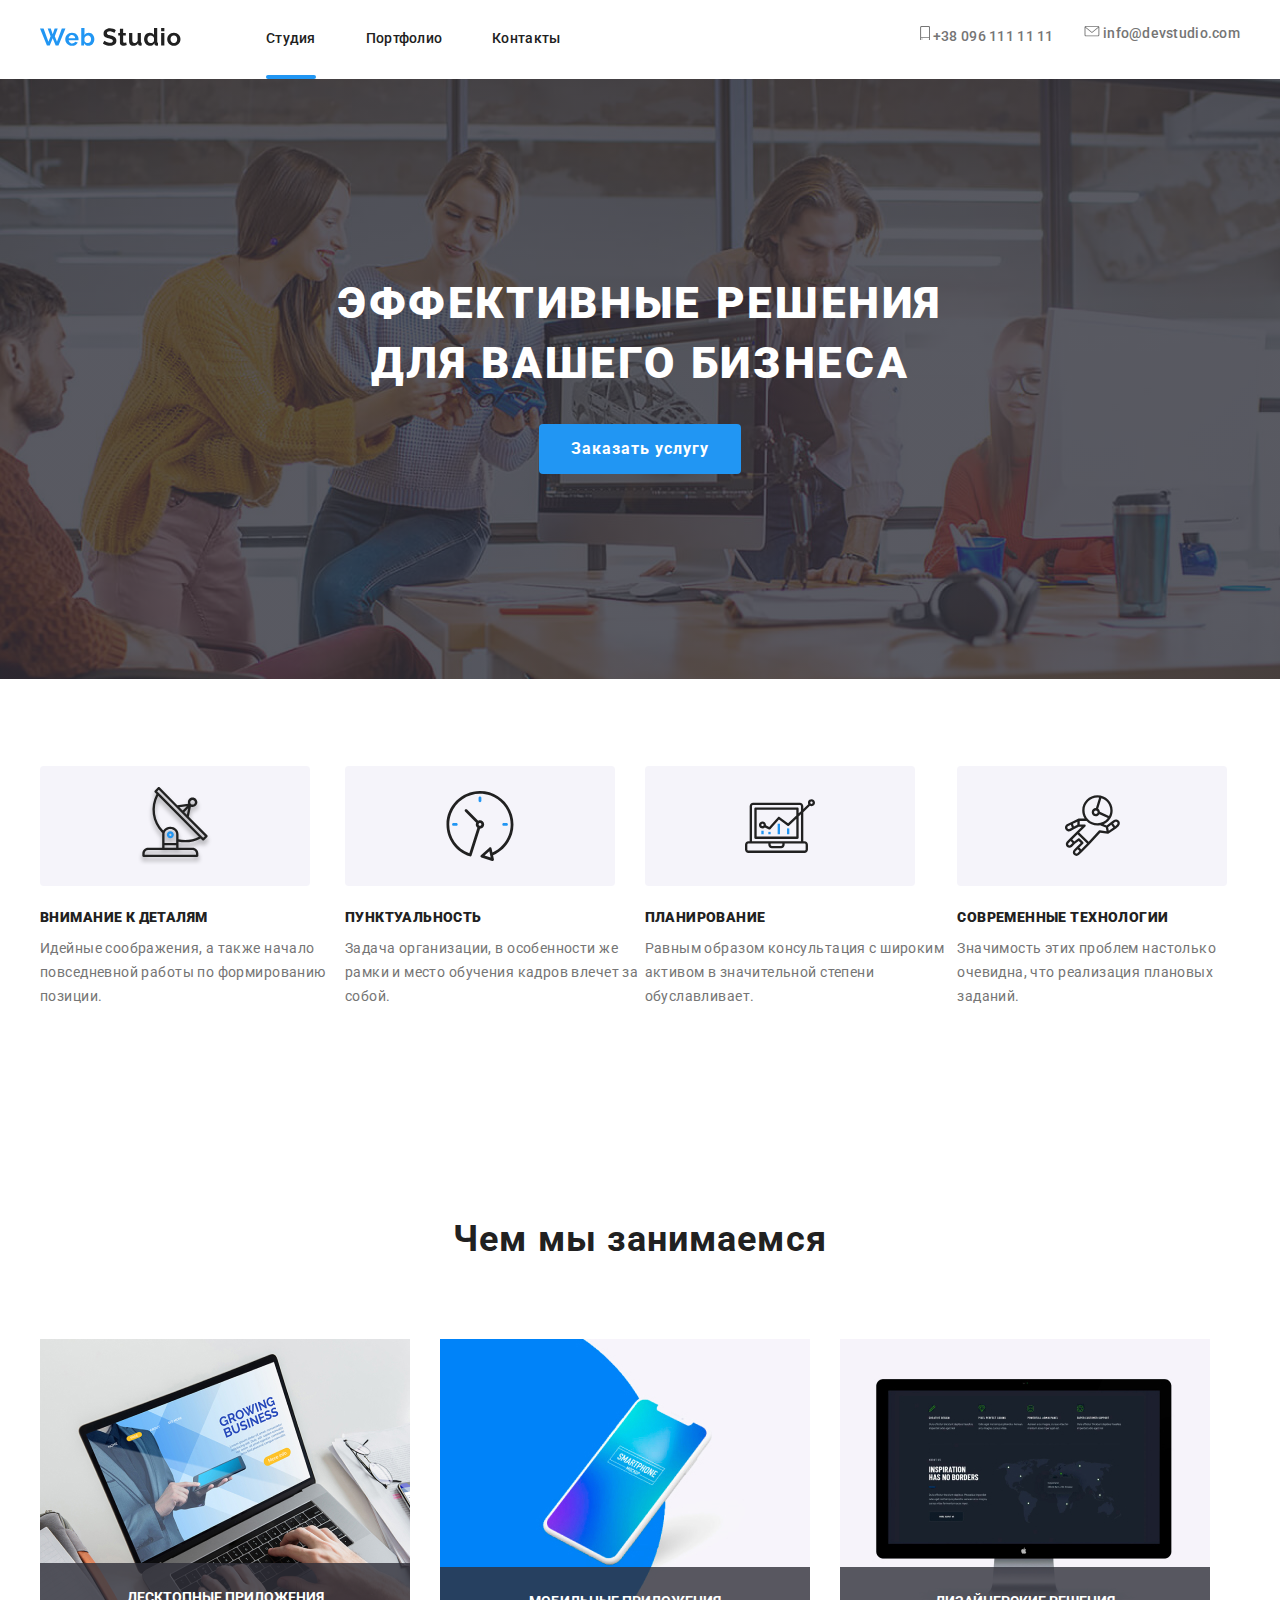
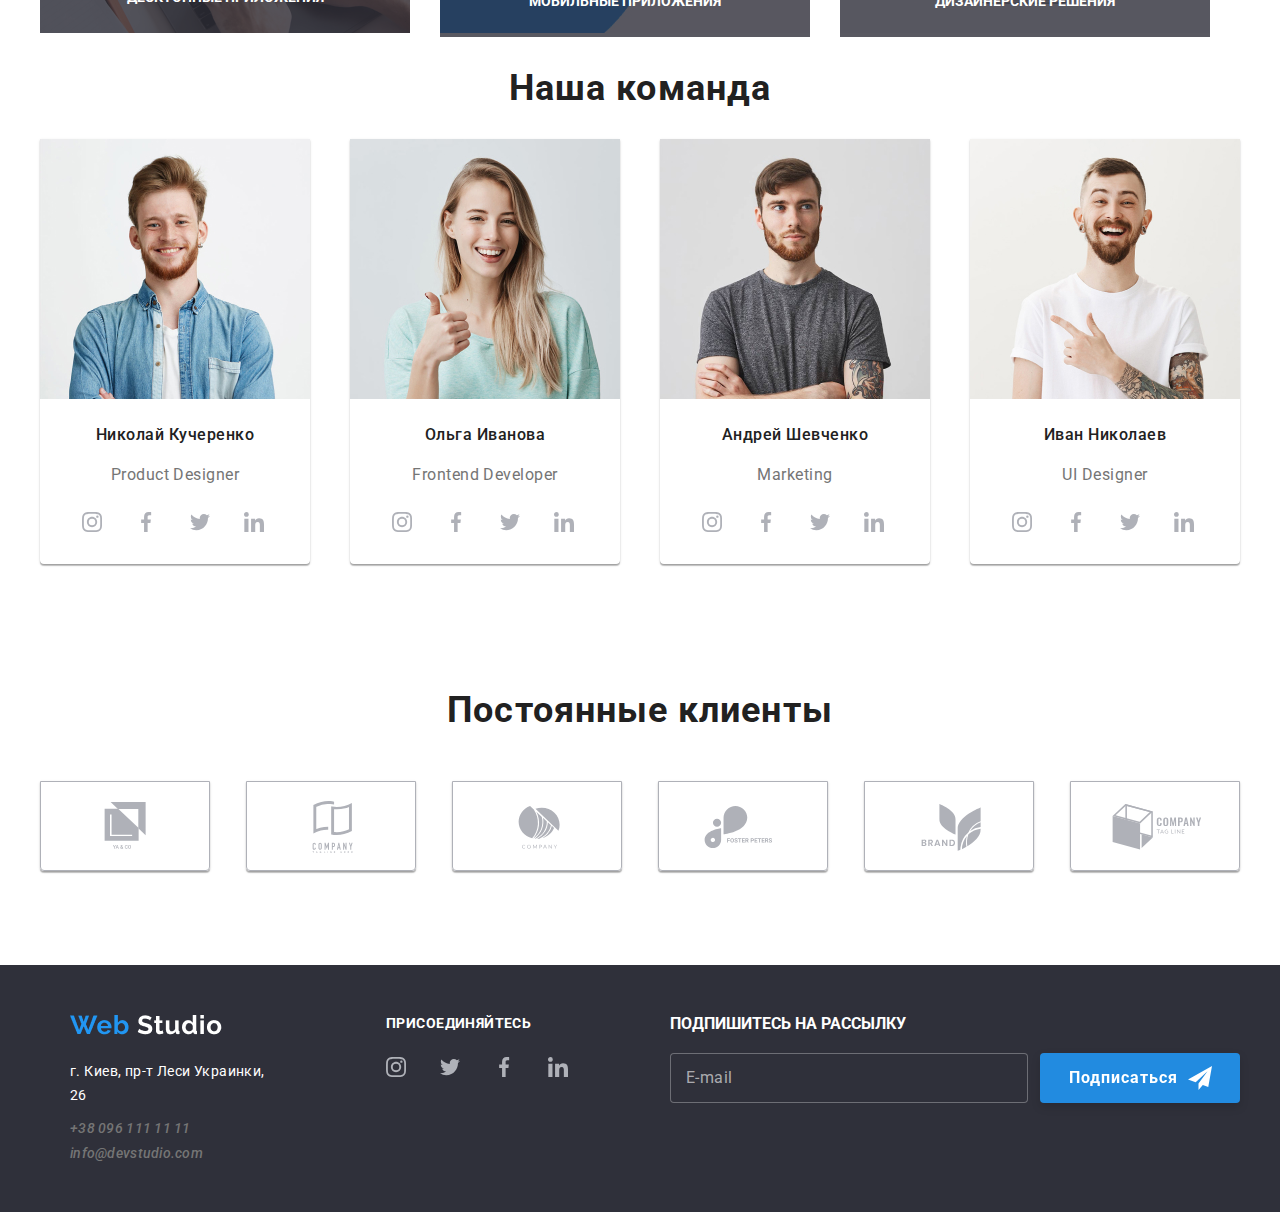
==== index.html @ bc6a59c5 "base created" ====
<!DOCTYPE html>
<html lang="ru">
  <head>
    <meta charset="UTF-8" />
    <meta name="viewport" content="width=device-width, initial-scale=1.0" />
    <title>Web Studio</title>
    <link
      href="https://fonts.googleapis.com/css2?family=Roboto:ital,wght@0,100;0,300;0,400;0,500;0,700;0,900;1,100;1,300;1,400;1,500;1,700;1,900&display=swap"
      rel="stylesheet"
    />
    <link rel="stylesheet" href="./CSS/normalize.css" />
    <link rel="stylesheet" href="./CSS/styles.css" />
  </head>

  <body>
    <!--Шапка сайта-->
    <header class="page-header">
      <div class="container">
        <nav class="nav-container">
          <a href="index.html" aria-label="лого" class="logo-link">
            <svg width="141" height="28">
              <use href="./images/sprite.svg#icon-logo"></use>
            </svg>
          </a>
          <ul class="site-nav list">
            <li class="nav-link-item list">
              <a class="nav-link link current" href="index.html">
                Студия
              </a>
            </li>
            <li class="nav-link-item list">
              <a class="nav-link" href="portfolio.html">
                Портфолио
              </a>
            </li>
            <li class="nav-link-item list">
              <a class="nav-link" href=" ">
                Контакты
              </a>
            </li>
          </ul>
          <div class="site-nav-div">
            <ul class="site-nav">
              <li class="contact-list-item list">
                <a class="contact-data" href="tel: ">
                  <svg width="10" height="14.94" class="contact-data-icon">
                    <use href="./images/sprite.svg#icon-smartphone"></use>
                  </svg>
                  +38 096 111 11 11</a
                >
              </li>
              <li class="contact-list-item list">
                <a class="contact-data" href="mailto:info@devstudio.com">
                  <svg width="16" height="11.12" class="contact-data-icon">
                    <use href="./images/sprite.svg#icon-envelope"></use>
                  </svg>
                  info@devstudio.com</a
                >
              </li>
            </ul>
          </div>
        </nav>
      </div>
    </header>
    <!--Герой-->
    <section class="hero-section">
      <div class="container hero-container">
        <h1 class="hero-heading">
          ЭФФЕКТИВНЫЕ РЕШЕНИЯ <br />
          ДЛЯ ВАШЕГО БИЗНЕСА
        </h1>
        <button data-modal-open class="data-modal-open button" type="button">
          Заказать услугу
        </button>
        <div data-modal class="backdrop is-hidden">
          <div class="modal">
            <button class="modal-close-button" type="button" data-modal-close>
              <svg class="close-icon">
                <use href="./images/sprite.svg#icon-close"></use>
              </svg>
            </button>
            <b class="modal-for-call"
              >Оставьте свои данные, мы вам перезвоним</b
            >
            <form class="feedback-form form">
              <div class="form-field">
                <input
                  class="form-field-input"
                  type="text"
                  name="name"
                  id="name"
                  placeholder=" "
                  required
                />
                <label class="form-field-label" for="name">Имя</label>
                <svg class="form-field-icon" width="18" height="18">
                  <use href="./images/sprite.svg#icon-person"></use>
                </svg>
              </div>
              <div class="form-field">
                <input
                  class="form-field-input"
                  type="tel"
                  name="tel"
                  id="tel"
                  placeholder=" "
                  required
                />
                <label class="form-field-label" for="tel">Телефон</label>
                <svg class="form-field-icon" width="18" height="18">
                  <use href="./images/sprite.svg#icon-phone-black"></use>
                </svg>
              </div>
              <div class="form-field">
                <input
                  class="form-field-input"
                  type="email"
                  name="mail"
                  id="mail"
                  placeholder=" "
                  required
                />
                <label class="form-field-label" for="mail">Почта</label>
                <svg class="form-field-icon" width="18" height="18">
                  <use href="./images/sprite.svg#icon-email-black"></use>
                </svg>
              </div>
              <div class="form-field textarea">
                <textarea
                  class="form-field-textarea"
                  name="comment"
                  id="comment"
                  placeholder=" "
                ></textarea>
                <label class="form-field-label" for="comment"
                  >Комментарий</label
                >
              </div>
              <div class="form-field checkbox">
                <input
                  class="checkbox-input"
                  type="checkbox"
                  name="check"
                  value="Подтверждаю"
                  id="check"
                  required
                />
                <label class="checkbox-label" for="check">
                  <span class="contact-form-checkbox-span">
                    Соглашаюсь с рассылкой и принимаю
                    <a
                      class="contact-form-checkbox-span-link"
                      href=""
                      target="_blank"
                      rel="noopener noreferrer"
                    >
                      Условия договора</a
                    >
                  </span>
                </label>
              </div>
              <button class="feedback-form-submit-button button" type="submit">
                Отправить
              </button>
            </form>
          </div>
        </div>
      </div>
    </section>
    <!--Почему мы-->
    <section class="about-us-sect">
      <div class="container">
        <h2 hidden>Почему мы</h2>
        <ul class="about-img list">
          <li class="about-image-icon antenna">
            <h3 class="sub-heading"><b>ВНИМАНИЕ К ДЕТАЛЯМ</b></h3>
            <p class="abt-text">
              Идейные соображения, а также начало повседневной работы по
              формированию позиции.
            </p>
          </li>
          <li class="about-image-icon clock">
            <h3 class="sub-heading"><b>ПУНКТУАЛЬНОСТЬ</b></h3>
            <p class="abt-text">
              Задача организации, в особенности же рамки и место обучения кадров
              влечет за собой.
            </p>
          </li>

          <li class="about-image-icon diagram">
            <h3 class="sub-heading"><b>ПЛАНИРОВАНИЕ</b></h3>
            <p class="abt-text">
              Равным образом консультация с широким активом в значительной
              степени обуславливает.
            </p>
          </li>

          <li class="about-image-icon tech">
            <h3 class="sub-heading"><b>СОВРЕМЕННЫЕ ТЕХНОЛОГИИ</b></h3>
            <p class="abt-text">
              Значимость этих проблем настолько очевидна, что реализация
              плановых заданий.
            </p>
          </li>
        </ul>
      </div>
    </section>
    <!--Чем мы занимаемся-->
    <section class="activity-sec no.padding">
      <div class="container">
        <h2 class="activity-header">Чем мы занимаемся</h2>
        <ul class="activity-list list">
          <li class="activity-list-item">
            <div class="activity-wrapper">
              <img
                class="activity-list-item-image"
                src="images/ourbusiness/desktop.jpg"
                alt="ноутбук"
                width="370"
                height="294"
              />
              <h3 class="activity-subh-r">Десктопные приложения</h3>
            </div>
          </li>

          <li class="activity-list-item">
            <div class="activity-wrapper">
              <img
                src="images/ourbusiness/mobile.jpg"
                alt="Телефон"
                width="370"
                height="294"
              />
              <h3 class="activity-subh-r">Мобильные приложения</h3>
            </div>
          </li>
          <li class="activity-list-item">
            <div class="activity-wrapper">
              <img
                src="images/ourbusiness/design.jpg"
                alt="компьютер"
                width="370"
                height="294"
              />
              <h3 class="activity-subh-r">Дизайнерские решения</h3>
            </div>
          </li>
        </ul>
      </div>
    </section>
    <!--Наша команда-->
    <section class="team-section">
      <div class="container">
        <h2 class="team-section-name">Наша команда</h2>
        <ul class="team-list list">
          <li class="team-list-item first-empl">
            <img
              src="./images/team/Николай.jpg"
              alt="Николай"
              width="270"
              height="260"
            />
            <h4 class="team-subheader">Николай Кучеренко</h4>
            <p class="profession" lang="en">Product Designer</p>
            <ul class="social-link-list list">
              <li class="social-link">
                <a
                  href=" "
                  aria-label="Instagram"
                  class="social-list_link-item"
                >
                  <svg width="20" height="20">
                    <use href="./images/sprite.svg#icon-instagram"></use>
                  </svg>
                </a>
              </li>
              <li class="social-link">
                <a href=" " aria-label="Facebook" class="social-list_link-item">
                  <svg width="20" height="20">
                    <use href="./images/sprite.svg#icon-facebook"></use>
                  </svg>
                </a>
              </li>
              <li class="social-link">
                <a href=" " aria-label="Twitter" class="social-list_link-item">
                  <svg width="20" height="20">
                    <use href="./images/sprite.svg#icon-twitter"></use>
                  </svg>
                </a>
              </li>
              <li class="social-link">
                <a href=" " aria-label="Linkedin" class="social-list_link-item"
                  ><svg width="20" height="20">
                    <use href="./images/sprite.svg#icon-linkedin"></use>
                  </svg>
                </a>
              </li>
            </ul>
          </li>

          <li class="team-list-item">
            <img
              src="./images/team/Ольга.jpg"
              alt="Ольга"
              width="270"
              height="260"
            />
            <h4 class="team-subheader">Ольга Иванова</h4>
            <p class="profession" lang="en">Frontend Developer</p>
            <ul class="social-link-list list">
              <li class="social-link">
                <a
                  href=" "
                  aria-label="Instagram"
                  class="social-list_link-item"
                >
                  <svg width="20" height="20">
                    <use href="./images/sprite.svg#icon-instagram"></use>
                  </svg>
                </a>
              </li>
              <li class="social-link">
                <a href=" " aria-label="Facebook" class="social-list_link-item">
                  <svg width="20" height="20">
                    <use href="./images/sprite.svg#icon-facebook"></use>
                  </svg>
                </a>
              </li>
              <li class="social-link">
                <a href=" " aria-label="Twitter" class="social-list_link-item">
                  <svg width="20" height="20">
                    <use href="./images/sprite.svg#icon-twitter"></use>
                  </svg>
                </a>
              </li>
              <li class="social-link">
                <a href=" " aria-label="Linkedin" class="social-list_link-item">
                  <svg width="20" height="20">
                    <use href="./images/sprite.svg#icon-linkedin"></use>
                  </svg>
                </a>
              </li>
            </ul>
          </li>
          <li class="team-list-item">
            <img
              src="./images/team/Андрей.jpg"
              alt="Андрей"
              width="270"
              height="260"
            />
            <h4 class="team-subheader">Андрей Шевченко</h4>
            <p class="profession" lang="en">Marketing</p>
            <ul class="social-link-list list">
              <li class="social-link">
                <a
                  href=" "
                  aria-label="Instagram"
                  class="social-list_link-item"
                >
                  <svg width="20" height="20">
                    <use href="./images/sprite.svg#icon-instagram"></use>
                  </svg>
                </a>
              </li>
              <li class="social-link">
                <a href=" " aria-label="Facebook" class="social-list_link-item">
                  <svg width="20" height="20">
                    <use href="./images/sprite.svg#icon-facebook"></use>
                  </svg>
                </a>
              </li>
              <li class="social-link">
                <a href=" " aria-label="Twitter" class="social-list_link-item">
                  <svg width="20" height="20">
                    <use href="./images/sprite.svg#icon-twitter"></use>
                  </svg>
                </a>
              </li>
              <li class="social-link">
                <a href=" " aria-label="Linkedin" class="social-list_link-item">
                  <svg width="20" height="20">
                    <use href="./images/sprite.svg#icon-linkedin"></use>
                  </svg>
                </a>
              </li>
            </ul>
          </li>

          <li class="team-list-item">
            <img
              src="./images/team/Иван.jpg"
              alt="Иван"
              width="270"
              height="260"
            />
            <h4 class="team-subheader">Иван Николаев</h4>
            <p class="profession" lang="en">UI Designer</p>
            <ul class="social-link-list list">
              <li class="social-link">
                <a
                  href=" "
                  aria-label="Instagram"
                  class="social-list_link-item"
                >
                  <svg width="20" height="20">
                    <use href="./images/sprite.svg#icon-instagram"></use>
                  </svg>
                </a>
              </li>
              <li class="social-link">
                <a href=" " aria-label="Facebook" class="social-list_link-item">
                  <svg width="20" height="20">
                    <use href="./images/sprite.svg#icon-facebook"></use>
                  </svg>
                </a>
              </li>
              <li class="social-link">
                <a href=" " aria-label="Twitter" class="social-list_link-item">
                  <svg width="20" height="20">
                    <use href="./images/sprite.svg#icon-twitter"></use>
                  </svg>
                </a>
              </li>
              <li class="social-link">
                <a href=" " aria-label="Linkedin" class="social-list_link-item">
                  <svg width="20" height="20">
                    <use href="./images/sprite.svg#icon-linkedin"></use>
                  </svg>
                </a>
              </li>
            </ul>
          </li>
        </ul>
      </div>
    </section>
    <!--Постоянные клиенты-->
    <section class="clients-section">
      <div class="container">
        <h2 class="clients-header">Постоянные клиенты</h2>
        <ul class="clients-list list">
          <li class="client-icon border customers-list-item-link">
            <a href="" aria-label="Клиент1">
              <svg width="170" height="90" class="client-icon-svg">
                <use href="./images/sprite.svg#icon-Client1"></use>
              </svg>
            </a>
          </li>
          <li class="client-icon border customers-list-item-link">
            <a href="" aria-label="Клиент2">
              <svg width="170" height="90" class="client-icon-svg">
                <use href="./images/sprite.svg#icon-Client2"></use>
              </svg>
            </a>
          </li>
          <li class="client-icon border customers-list-item-link">
            <a href="" aria-label="Клиент1">
              <svg width="170" height="90" class="client-icon-svg">
                <use href="./images/sprite.svg#icon-Client3"></use></svg
            ></a>
          </li>
          <li class="client-icon border customers-list-item-link">
            <a href="" aria-label="Клиент4">
              <svg width="170" height="90" class="client-icon-svg">
                <use href="./images/sprite.svg#icon-Client4"></use></svg
            ></a>
          </li>
          <li class="client-icon border customers-list-item-link">
            <a href="" aria-label="Клиент5">
              <svg width="170" height="90" class="client-icon-svg">
                <use href="./images/sprite.svg#icon-Client5"></use></svg
            ></a>
          </li>
          <li class="client-icon border customers-list-item-link">
            <a href="" aria-label="Клиент6">
              <svg width="170" height="90" class="client-icon-svg">
                <use href="./images/sprite.svg#icon-Client6"></use></svg
            ></a>
          </li>
        </ul>
      </div>
    </section>
    <!--Контакты-->
    <footer class="contacts-sec">
      <div class="container">
        <div class="contacts">
          <h2 hidden>Контакты</h2>
          <div class="contacts-div1">
            <a href="index.html" aria-label="лого" class="footer-logo">
              <img src="./images/header/WebStudio.png" alt="webstudio" />
            </a>

            <div class="address-div">
              <address class="address">
                <ul class="contact-data-list list">
                  <li class="contact-list-item">
                    <a
                      class="address-item-link"
                      href="https://goo.gl/maps/PfShquKMq7pHnLQV8"
                    >
                      <p class="address-item">
                        г. Киев, пр-т Леси Украинки, 26
                      </p>
                    </a>
                  </li>
                  <li class="contact-list-item list">
                    <a class="contact-data" href="tel: ">+38 096 111 11 11</a>
                  </li>
                  <li class="contact-list-item">
                    <a class="contact-data" href="mailto:info@devstudio.com">
                      info@devstudio.com</a
                    >
                  </li>
                </ul>
              </address>
            </div>
          </div>

          <div class="join-us-div">
            <p class="join-text">Присоединяйтесь</p>
            <ul class="joinus list">
              <li class="social-link">
                <a
                  href=""
                  aria-label="иконка_инстаграм"
                  class="social-list_link-item"
                >
                  <svg width="20" height="20">
                    <use href="./images/sprite.svg#icon-instagram"></use>
                  </svg>
                </a>
              </li>
              <li class="social-link">
                <a
                  href=""
                  aria-label="иконка_твиттер"
                  class="social-list_link-item"
                >
                  <svg width="20" height="20">
                    <use href="./images/sprite.svg#icon-twitter"></use></svg
                ></a>
              </li>
              <li class="social-link">
                <a
                  href=""
                  aria-label="иконка_фейсбук"
                  class="social-list_link-item"
                >
                  <svg width="20" height="20">
                    <use href="./images/sprite.svg#icon-facebook"></use></svg
                ></a>
              </li>
              <li class="social-link">
                <a
                  href=""
                  aria-label="иконка_линкедин"
                  class="social-list_link-item"
                  ><svg width="20" height="20">
                    <use href="./images/sprite.svg#icon-linkedin"></use>
                  </svg>
                </a>
              </li>
            </ul>
          </div>
          <!--Блок подписки-->
          <div class="subscribe-form-section">
            <b class="subscribe-to">подпишитесь на рассылку</b>
            <form class="subscribe-form">
              <input
                class="subscribe-form-input"
                type="email"
                name="mail"
                id="email"
                placeholder="E-mail"
              />
              <button class="subscribe-form-submit-button button" type="submit">
                Подписаться
                <svg class="subscribe-form-icon" width="24" height="24">
                  <use href="./images/sprite.svg#icon-icon_send"></use>
                </svg>
              </button>
            </form>
          </div>
        </div>
      </div>
    </footer>
    <script src="./js/modal.js"></script>
  </body>
</html>
---- CSS/styles.css ----
:root {
  font-family: "Roboto", sans-serif;
  font-style: normal;
    --main-font-color: white;}
}

html {
  box-sizing: border-box;
}

*, *:: before, 
*:: after {
  box-sizing: inherit;
}

.list {
padding: 0; 
margin: 0; 
list-style-type: none;
}

.container {
  max-width: 1200px;
  padding-left: 15px;
  padding-right: 15px;
  margin-left: auto;
  margin-right: auto;
  }


.site-nav {
 display: flex; 
}
.site-nav .nav-link-item {
  display: block;
  font-weight: 500;
  font-size: 14px;
  line-height: 16px;
  letter-spacing: 0.02em;
  color: #212121;
  margin-right: 50px;
  padding-top: 30px;
}
.nav-link {
  color: #212121;
}
.site-nav .nav-link-item:last-child {
  margin-right: 0;
}

.contact-list-item {
  margin-right: 30px;
  
}
.site-nav .contact-list-item:last-child {
  margin-right: 0;
}
.contact-list-item:not(:last-child) {
  margin-bottom: 9px;}

.logo {
  font-family: "Roboto", sans-serif;
}
.logo-link {
  margin-right: 85px;
}
.site-nav-div {
  margin-left: auto;
}
.hero-heading {
  margin-top: 0;
  margin-bottom: 30px;
  padding-top: 195px;
  font-weight: 900;
  font-size: 44px;
  line-height: 1.36;
  text-align: center;
  letter-spacing: 0.06em;
  text-transform: uppercase;
  color: #ffffff;
}
.hero-container {
  background-image: linear-gradient(
    to bottom, 
     rgba(47, 48, 58, 0.8), 
     rgba(47, 48, 58, 0.8) ), url(../images/header_image/Header_img.jpg); 
  background-repeat: no-repeat;
  background-origin: border-box;
  background-size: auto;
  background-position: center;
  background-size: cover;
  max-width: 1600px;
  height: 600px;
  left: 0px;
  top: 80px;
  background-clip: border-box;

  }


.nav-container {
  display: flex;
  align-items: center;
  /*justify-content: space-between;*/
}
.nav-link {
  font-weight: 500;
  font-size: 14px;
  line-height: 1.14;
  letter-spacing: 0.02em;
  text-decoration: none;
}
.nav-link:hover,
.nav-link:focus {
  color: #2196f3;
}
.nav-link-item {
  list-style: none;
  text-decoration: none;
  display: block;
}

/*.nav-link-text {
font-weight: 500;
font-size: 14px;
line-height: 16px;
letter-spacing: 0.02em;
color: #212121;  
}*/
/*.current {
  color:#2196F3;*/
 
}

.nav-link {
 display: block;
 padding-top: 32px;
 padding-bottom: 32px;
 font-weight: 500;
 font-size: 14px;
 line-height: 1.1428;
 letter-spacing: 0.02em;
 color: #212121;}
}
/*.nav-link .current {
 padding-bottom: 0;
}*/
.nav-link.current {
 padding-bottom: 0;
 color:#2196F3;
 }
.nav-link.current::after {
 content: '';
 display: block;
 height: 4px;
 border-radius: 2px;
 margin-top: 28px;
 background-color: #2196F3;
 }



.contact-list-item {
  list-style: none;
  text-decoration: none;
}
.contact-list-item {
  fill: #757575;
}
.contact-list-item:hover,
.contact-list-item:focus
 {
  color: #2196f3;
}
.contact-data {
  display: block;
  /*padding-top: 32px;
  padding-bottom: 32px;*/
  list-style: none;
  text-decoration: none;
  font-weight: 500;
  font-size: 14px;
  line-height: 1.14;
  letter-spacing: 0.02em;
  color: #757575;
  transition: color 250ms cubic-bezier(0.4, 0, 0.2, 1);
}
.contact-data:hover,
.contact-data .contact-data-icon:focus {
  fill: #2196f3;
}
.contact-data:hover,
.contact-data:focus {
 color: #2196f3;
}

.list {
  padding: 0;
  /*margin: 0;*/
}
.hero-section {
  text-align: center;
  background-image: linear-gradient(
    to bottom, 
     rgba(47, 48, 58, 0.8), 
     rgba(47, 48, 58, 0.8) ), url(../images/header_image/Header_img.jpg); 
  background-repeat: no-repeat;
  background-origin: border-box;
  background-size: auto;
  background-position: center;
  background-size: cover;
  max-width: 1600px;
  height: 600px;
  left: 0px;
  top: 80px;
  background-clip: border-box; /*background-color: grey;*/
   margin-left: auto;
  margin-right: auto;}

  .button {
  display: inline-block;
  border-radius: 4px;
  padding: 10px 32px;
  min-width: 200px;
  text-align: center;
  background: #2196f3;
  color: #ffffff;
  /*text-transform: uppercase;*/
  letter-spacing: 0.06em;
  border: none;
  font-family: Roboto;
font-style: normal;
font-weight: bold;
font-size: 16px;
line-height: 30px;
  }

  .button:hover,
  .button:focus {
    background: #2196f3;
    color: #ffffff;
    /*text-transform: uppercase;*/
    letter-spacing: 0.06em;
    border: none;
  }

   .hero-button-text {
    font-weight: bold;
    font-size: 16px;
    line-height: 1.87;
    display: flex;
    align-items: center;
    text-align: center;
    letter-spacing: 0.06em;

    color: #FFFFFF;
  }
  .about-us-section {
 display: flex;
    align-items: center;
    text-align: center;
  }
  .abt-us-container {
    width: 1200px;
    margin-top: 0;
    margin-left: auto;
    margin-right: auto;
    margin-bottom: 94px;
    /*width: 1170px;*/
    padding-left: 15px;
    padding-right: 15px;
    justify-content: space-between;
    align-items: baseline;
  }

  .sub-heading {
    margin-top: 0;
    margin-bottom: 10px;
    font-weight: bold;
    font-size: 14px;
    line-height: 1.14;
    letter-spacing: 0.03em;
    text-transform: uppercase;
    color: #212121;
    align-items: center;
    align-items: baseline;
  }
  .about-img {
    list-style: none;
  }
  .about-img {
    display: flex;
  }

  .about-image-icon {
   list-style: none;
   margin-right: 0px;
  }
  
  .about-image-icon:last-child {
    margin-right: 0;
  }

  .antenna::before {
  content: "";
  display: inline-block;
  width: 270px;
  height: 120px;
  background-repeat: no-repeat;
  background-size: cover;
  left: 215px;
  top: 774px;
  background: #F5F4FA;
  background-image: url(../images/about/antenna.svg);
  background-repeat: no-repeat;
  background-position: center;
  border-radius: 4px;
  margin-bottom: 20px;}

    .clock::before {
  content: "";
  display: inline-block;
  width: 270px;
  height: 120px;
  background-repeat: no-repeat;
  background-size: cover;
  left: 215px;
  top: 774px;
  background: #F5F4FA;
  background-image: url(../images/about/clock.svg );
  background-repeat: no-repeat;
  background-position: center;
  border-radius: 4px;
margin-bottom: 20px;}

  .diagram::before {
  content: "";
  display: inline-block;
  width: 270px;
  height: 120px;
  background-repeat: no-repeat;
  background-size: cover;
  left: 215px;
  top: 774px;
  background: #F5F4FA;
  background-image: url(../images/about/diagram.svg );
  background-repeat: no-repeat;
  background-position: center;
  border-radius: 4px;
margin-bottom: 20px;}

  .tech::before {
  content: "";
  display: inline-block;
  width: 270px;
  height: 120px;
  background-repeat: no-repeat;
  background-size: cover;
  left: 215px;
  top: 774px;
  background: #F5F4FA;
  background-image: url(../images/about/Group.svg );
  background-repeat: no-repeat;
  background-position: center;
  border-radius: 4px;
margin-bottom: 20px;}
  }
    /* 
    position: absolute;
    width: 270px;
    height: 120px;
    left: 1115px;
    top: 774px;
    background-color: #F5F4FA;
    border-radius: 4px;*/
    }
  
  .image {
    margin-top: 0;
    margin-bottom: 55px; 
    padding-right: 96px;
    padding-left: 96px
  }

  .image-wrapper{
    position: relative;
  }


  .about-us-sect {
    list-style: none;
    text-decoration: none;
    padding-top: 87px;
    padding-bottom: 87px;
  }


.abt-text {
  margin-top: 0;
  margin-bottom: 94px;
  font-weight: normal;
  font-size: 14px;
  line-height: 1.72;
  letter-spacing: 0.03em;
  color: #757575;
  align-items: center;
  align-items: baseline;
}
.no.padding {
  padding-top: 0;
  padding-bottom: 0;
}
.activity-sec {

  }
.activity-container {
  max-width: 1200px;
  margin-top: 0;
  margin-left: auto;
  margin-right: auto;
}

.activity-list {
  display: flex;
  justify-content: space-between;
}
.activity-header {
  font-weight: bold;
  font-size: 36px;
  line-height: 1.16;
  text-align: center;
  letter-spacing: 0.03em;
  color: #212121;
}
.activity-wrapper {
  position: relative;
}
 .activity-list-item {
  list-style: none;
  margin-top: 48px;
  /*margin-bottom: 94px;*/
  margin-right: 30px;
  
  /*border-radius: 4px;;
background-image: linear-gradient(
    to bottom, 
      #F5F4FA;  #F5F4FA)
  background-repeat: no-repeat;
  background-origin: border-box;
  background-size: auto;
  background-position: center;
  background-size: cover;
  width: 270px;
  height: 120px;
  left: 0px;
  top: 80px;
  background-clip: border-box;*/
}
/*.acivityy-wrapper {
  position: relative;
}
*/
   .activity-list-item-image {
    display: block;
  }

.activity-subh-r {
  position: absolute;
  bottom: 0;
  left: 0;
  width: 100%;
  padding-top: 27px;
  padding-bottom: 27px;
  margin: 0;
  font-weight: 700;
  font-size: 14px;
  line-height: 1.14;
  text-align: center;
  text-transform: uppercase;
  color: #ffffff;
  background-color: rgba(47, 48, 58, 0.8);
  }

/*  .activity-subh-r {
width: 370px;
left: 215px;
top: 1435px;
background-color: rgba(47, 48, 58, 0.8);
text-align: center;

  }*/

 .team-section-container {
    max-width: 1200px;
    justify-content: space-between;
    margin-left: auto;
    margin-right: auto;
    padding-left: 15px;
    padding-right: 15px;
    background: #E5E5E5;
    
  }

  .team-list {
  list-style:none;
  display: flex;
/*margin-left: 215px;
  margin-right: 215px;*/
  justify-content: space-between;
  }

  .team-list-item {
    max-width: 275px;
  /*margin-right: 30px;*/
box-shadow: 0px 2px 1px rgba(0, 0, 0, 0.2), 0px 1px 1px rgba(0, 0, 0, 0.14), 0px 1px 3px rgba(0, 0, 0, 0.12);
border-radius: 0px 0px 4px 4px;
margin-bottom: 95px;
  }
  .team-list-item:last-child {
    margin-right:0
  }
  .team-section-name {
   font-weight: bold;
   font-size: 36px;
   line-height: 42px;
   text-align: center;
   letter-spacing: 0.03em;
   color: #212121; 
  }
 

  .team-subheader {

    font-weight: 500;
    font-size: 16px;
    line-height: 19px;
    text-align: center;
    letter-spacing: 0.03em;
    color: #212121;
  }
  .profession {
    font-weight: normal;
    font-size: 16px;
    line-height: 19px;
    text-align: center;
    letter-spacing: 0.03em;
    color: #757575;
  }
  .social-link-list {
    display: flex;
    align-content: center;
    padding-left: 30px;
    padding-bottom: 20px;
  }
.social-list_link-item {
    display: inline-flex;
    justify-content: center;
    align-items: center;
    width: 44px;
    height: 44px;
    border-radius: 50%;
       
 }
 .social-list_link-item {
transition: fill 250ms cubic-bezier(0.4, 0, 0.2, 1), background-color 250ms cubic-bezier(0.4, 0, 0.2, 1);}
  /*.social-link:hover,
  .social-link:focus {
  color: #2196f3
  ;}*/

  .social-link {
   margin-right: 10px;
  }
  /*.social-link::before {
  content: "";
  width: 60px;
  height: 1px;
  /*margin-right: 40px;*/
  
  
.social-list_link-item {
  fill: #afb1b8;

}
.social-list_link-item:hover, 
.social-list_link-item-svg {
  fill: white;
    transition: fill 250ms cubic-bezier(0.4, 0, 0.2, 1);
}
.social-list_link-item:hover .social-list_link-item-svg {
  fill: #2196F3;
 }
.social-list_link-item-svg {
 width: 20px;
 height: 20px;
}
.social-list_link-item:hover {
  background-color:  #2196F3;
}
 

  /*.social-link {
     background-image: url(../images/Socials/Instagram.svg);
     background-position: center;
     position: absolute;
      width: 44px;
      height: 44px;
      left: 515px;
      top: 2779px;*/

  

 /* .clients-container {
  max-width: 1200px;
  margin-top: 0;
 
  margin-left: auto;
  margin-right: auto; 
  padding-left: 15px;
  padding-right: 15px;
  padding-bottom: 0px;
      }*/

  .clients-section {
   margin-bottom: 94px;
   }
  .clients-icon-list {
    transition: background-color 250ms cubic-bezier(0.4, 0, 0.2, 1);
  }

  .clients-list {
    list-style: none;
    display: flex;
    justify-content: space-between;}

 .clients-header {
margin-bottom: 50px;
font-weight: bold;
font-size: 36px;
line-height: 42px;
text-align: center;
letter-spacing: 0.03em;
color: #212121;

 }
.client-icon .client-icon-svg {
   fill:#AFB1B8;
}

.client-icon:last-child {
  margin-right: 0px;
}
.client-icon {
  margin-right: 30px;
}

.client-icon-svg:hover,
.client-icon-svg {
  fill: #2196f3;
}

.customers-list-item-link:hover,
.customers-list-item-link:focus {
  border-color: #2196f3;}
.customers-list-item-link {
  transition: background-color 250ms cubic-bezier(0.4, 0, 0.2, 1);
}
/*.client-icon:hover, 
.client-icon-svg {
  fill:  #2196f3}*/
 
/* .client-icon:hover,
 .client-icon:focus {
color: #2196f3;}*/

 .border{
max-width: 170px;
  /*margin-right: 30px;*/
box-shadow: 0px 2px 1px rgba(0, 0, 0, 0.2), 0px 1px 1px rgba(0, 0, 0, 0.14), 0px 1px 3px rgba(0, 0, 0, 0.12);
border-radius: 0px 0px 4px 4px;
/*margin-bottom: 95px;*/
height: 90px;
left: 1215px;
top: 2487px;
border: 1px solid #AFB1B8;
box-sizing: border-box;

  }

.client-icon .border:hover,
.border:focus {
fill: #2196f3;}

 .products-list-section {
 margin-top: 30px;
 }
  .products-list {
  list-style: none;
  display: flex;
  justify-content: center;
  /*margin-bottom: 95px;*/
  }
  .products-list:last-child {
    margin-right: 0;
  }
  
  .products-button {
    padding-right: 6px;
    /*box-shadow: 0px 3px 1px #2196F3 (0, 0, 0, 0.1), 0px 1px 2px #2196F3 (0, 0, 0, 0.08), 0px 2px 2px rgba(0, 0, 0, 0.12);
border-radius: 4px;*/    
  }
  .products-list-item {
  list-style: none;
  width: 370px;
  }
 .pro-button {
   background: #F5F4FA;
 }
 .pro-button:hover {
   background-color: #2196F3;
 }
  
  .products-nav-section {
   display: flex;
   margin-top: 84px;
   justify-content: space-around;
   
  }
  .products-list-main {
    display: flex;
    flex-wrap: wrap;
    justify-content: space-around;
  }
  .product-item {
   width: 370px;
   margin-top: 30px;
    /*margin-bottom: 30px;*/
  }
  .product-image-wrapper {
  position: relative;
  overflow: hidden;
  }
 .product-list-image {
   display: block;
 }
  /*.product-item:nth-last-child(-n + 3) {
    margin-bottom: 0;
  }*/
  .products-list-main:last-child {
    margin-right: 0;
  }
  .product-header {
    padding-left: 24px;
    padding-right: 24px;
   /* padding-bottom: 4px;*/
    margin-bottom: 0;
    width: 322px;
    height: 36px;
    left: 239px;
    top: 576px;

    font-family: Roboto;
    font-style: normal;
    font-weight: bold;
    font-size: 18px;
    line-height: 36px;
    letter-spacing: 0.06em;
    color: #212121;
  }
  .product-subheader {
    padding-left: 24px;
    padding-right: 24px;
    padding-top: 4px;
    padding-bottom: 20px;
    margin-bottom: 0;
    width: 322px;
    height: 30px;
    left: 239px;
    top: 616px;
    font-family: Roboto;
    font-style: normal;
    font-weight: normal;
    font-size: 16px;
    line-height: 30px;
    letter-spacing: 0.03em;
    color: #757575;
  }
  .product-item {
     max-width: 376px;
      /*margin-right: 30px;*/
background: #FFFFFF;
box-sizing: border-box;
box-shadow: 0px 1px 1px rgba(0, 0, 0, 0.12), 0px 4px 4px rgba(0, 0, 0, 0.06), 1px 4px 6px rgba(0, 0, 0, 0.16);

  }
   .contacts-sec {
     margin-top: 94px;
  }
 .contacts-div1 {

  padding-left: 30px;
  align-content: space-between;
  }
  .address-div {
  background: #2F303A;
  padding-right: 60px;
  
  }
  .address {
    margin-top: 20px;
  }
  .footer-logo {
    padding-left: 
  }
   .joinus {
    display: flex;
    background-color: #2F303A;
    }
    .join-text {
      margin-top: 0px;
    }
   
 .social-link:hover,
  .social-link:focus {
  color: #2196f3
  ;}
 
.social-list_link-item {
  fill: #afb1b8;
}
.social-link {
  fill:  #afb1b8;}

.social-link:hover {
  fill: white;
 }
.social-link {
 width: 20px;
 height: 20px;
}
.social-link:hover {
  background-color:  #2196F3;
} 
.social-link {
    display: inline-block;
    justify-content: center;
    align-items: center;
    width: 44px;
    height: 44px;
    border-radius: 50%;
  transition: background-color 250ms cubic-bezier(0.4, 0, 0.2, 1);}

  .contacts-sec {
   background-color: #2F303A;
   background: #2F303A;

 }  .contacts {
    display: flex;
    /*align-items: center;*/
    padding-top: 50px;
    padding-bottom: 50px;
    align-content: space-between;
     /*padding-right: 660px;
    padding-bottom: 94px;*/
    }
      .contacts1 {
    background-color: #2F303A;
    background: #2F303A;
    align-items: center;
    padding-top: 50px;
    padding-bottom: 50px;
    align-content: space-between;
     /*padding-right: 660px;
    padding-bottom: 94px;*/
    }

  .address-item {
  font-style: normal;
  font-weight: normal;
  font-size: 14px;
  line-height: 24px;
  letter-spacing: 0.03em;
  color: #FFFFFF;
  }

  .address-item-link {
   list-style: none;
   text-decoration: none
   
  }

  .address-item-link {
  /*padding-bottom: 9px;*/
  }
  .join-text {
    padding-left: 12px;
width: 145px;
height: 16px;
left: 515px;
top: 2743px;
font-family: Roboto;
font-style: normal;
font-weight: bold;
font-size: 14px;
line-height: 16px;
letter-spacing: 0.03em;
text-transform: uppercase;
color: #FFFFFF;
  }
  
  .pro-button:hover,
  .pro-button:focus {
  color: white;
background-color: #2196f3;
  box-shadow: 0px 2px 2px rgba(0, 0, 0, 0.12), 0px 1px 2px rgba(0, 0, 0, 0.08),
    0px 3px 1px rgba(0, 0, 0, 0.1);}
  
  .products-button {
  font-weight: 500;
  font-size: 16px;
  line-height: 26px;
  text-align: center;
  letter-spacing: 0.03em;
  color: #212121;
   transform: translateY(0);
  transition: transform 250ms cubic-bezier(0.4, 0, 0.2, 1);
  }
 .product-item:hover,
 .product-item:focus {
  color: rgba(33, 150, 243, 0.9);
  }
  .pro-button {
    min-width: 73px;
    height: 38px;
  display: inline-block;
  border-radius: 4px;
 /* padding: 10px 32px;*/
  text-align: center;
  background: F5F4FA;
  color: #212121;
   letter-spacing: 0.06em;
   font-weight: 500;
font-size: 16px;
line-height: 26px;
border: none;
  }
 
  .products-list-main {
  list-style: none;
 }
 .product-link {
 text-decoration: none;
 
 }
 .product-header {
font-weight: bold;
font-size: 18px;
line-height: 2;
letter-spacing: 0.06em;
color: #212121;
 }
.product-subheader {
font-weight: normal;
font-size: 16px;
line-height: 1.87;
letter-spacing: 0.03em;
color: #757575;
 }

.product-text {
font-family: Roboto;
font-style: normal;
font-weight: normal;
font-size: 18px;
line-height: 28px;
letter-spacing: 0.03em;
color: #FFFFFF;
position: absolute;
  top: 0;
  left: 0;
  width: 100%;
  height: 100%;

  display: flex;
  align-items: center;
  margin-top: 0;

  padding-right: 24px;
  padding-left: 15px;

  font-weight: 400;
  font-size: 18px;
  line-height: 1.55;
  color: #ffffff;
  background-color: rgba(33, 150, 243, 0.9);

  transform: translateY(100%);
  transition: transform 250ms cubic-bezier(0.4, 0, 0.2, 1);
}
.product-link:hover .product-text,
.product-link:focus .product-text {
  transform: translateY(0);
  opacity: 1;
}
.product-text:hover,
.product-text:focus {
  background: rgba(33, 150, 243, 0.9)
}
.product-link-headers {
  /*padding-top: 20px;*/
  padding-right: 0px;
 
  padding-left: 0px;
  border-right: 1px solid #eeeeee;
  /*border-bottom: 1px solid #eeeeee;*/
  border-left: 1px solid #eeeeee;
}

<!--Формы--!>

.data-modal-open,
.feedback-form-submit-button {
 display: block;
  min-width: 200px;
  padding-top: 10px;
  padding-right: 32px;
  padding-bottom: 10px;
  padding-left: 32px;
  margin-right: auto;
  margin-left: auto;
  background-color: #188ce8;
  transition: background-color 250ms cubic-bezier(0.4, 0, 0.2, 1);
}

.data-modal-open:hover,
.data-modal-open:focus,
.modal-submit-button:hover,
.modal-submit-button:focus {
  background-color: #188ce8;
}

.subscribe-form-section {
margin-left: 80px;
}

.subscribe-to {
  color: #ffffff;
  display: inline-block;
  margin-bottom: 20px;
  font-weight: 700;
  line-height: 1.14;
  text-transform: uppercase;
 }
 
.subscribe-form {
  display: flex;
  width: 570px;
}

.subscribe-form-input {
  width: 358px;
  padding: 14px 15px;
  border: 1px solid rgba(255, 255, 255, 0.3);
  border-radius: 4px;
  margin-right: 12px;
  background-color: #2f303a;
  color: #eeeeee;
  
}

.subscribe-form-input::placeholder {
  font-weight: 400;
  font-size: 16px;
  line-height: 1.25;
  letter-spacing: 0.03em;
  color: rgba(255, 255, 255, 0.6);
  text-decoration-color: white; }

.subscribe-form-submit-button {
  display: inline-flex;
  align-items: center;
  min-width: 200px;
  padding-top: 10px;
  padding-right: 28px;
  padding-bottom: 10px;
  padding-left: 29px;
  background-color: rgba(33, 150, 243, 0.9);
  filter: drop-shadow(0px 4px 4px rgba(0, 0, 0, 0.15));
}

.subscribe-form-icon {
  margin-left: 10px;
}
  .backdrop {
  position: fixed;
  top: 0;
  left: 0;
  width: 100%;
  height: 100%;
  background-color: rgba(0, 0, 0, 0.2);
  opacity: 1;
  transition: opacity 250ms cubic-bezier(0.4, 0, 0.2, 1);
  visibility: visible;
  overflow-y: auto;
}

.backdrop.is-hidden {
  opacity: 0;
  
  visibility: hidden;
  pointer-events: none;
  transform: translate(100%)
}

.backdrop.is-hidden .modal {
  opacity: 0;
  transform: translate(-50%, -50%) scale(1.5);
}
.modal {
  position: absolute;
  top: 50%;
  left: 50%;
  min-width: 528px;
  min-height: 581px;
  padding: 40px;
  border-radius: 4px;
  background: #ffffff;
  box-shadow: 0px 1px 3px rgba(0, 0, 0, 0.12), 0px 1px 1px rgba(0, 0, 0, 0.14),
    0px 2px 1px rgba(0, 0, 0, 0.2);
  opacity: 1;
  transform: translate(-50%, -50%) scale(1);
  transition: opacity 250ms cubic-bezier(0.4, 0, 0.2, 1),
  transform 250ms cubic-bezier(0.4, 0, 0.2, 1);
}

.modal-for-call {
  display: block;
  margin-bottom: 30px;
  font-size: 20px;
  font-weight: 700;
  line-height: 1.15;
  text-align: center;
  letter-spacing: 0.03em;
}

.feedback-form {
  width: 448px;
  margin-left: auto;
  margin-right: auto;
}

.form-field {
  position: relative;
  margin-bottom: 28px;
}

.form-field.textarea {
  margin-bottom: 20px;
}
.form-field.checkbox {
  display: flex;
  justify-content: center;
  align-items: center;
  margin-bottom: 30px;
}

.form-field-input,
.form-field-input,
.form-field-textarea {
  width: 100%;
  border: 1px solid rgba(33, 33, 33, 0.2);
  border-radius: 4px;
  transition: border 250ms cubic-bezier(0.4, 0, 0.2, 1);
  padding-right: 10px;
  outline-color: #2196f3;
 
}
.form-field-input {
  padding-top: 11px;
  padding-right: 17px;
  padding-bottom: 11px;
  padding-left: 41px;
}
.contact-data-list {
  list-style: none;
}

.form-field-input:focus,
.form-field-textarea:focus {
  border: 1px solid  #2196f3;
  }
.form-field-textarea {
  height: 120px;
  padding: 11px 30px;
  resize: none;
}

.form-field-textarea + .form-field-label {
  position: absolute;
  top: 11px;
  left: 15px;

  font-weight: 400;
  line-height: 1.1428;
  letter-spacing: 0.01em;

  color: #757575;;

  transform: translate(0);
  transition: color 250ms cubic-bezier(0.4, 0, 0.2, 1),
    transform 250ms cubic-bezier(0.4, 0, 0.2, 1);
}

.form-field-textarea:focus + .form-field-label,
.form-field-textarea:not(:placeholder-shown) + .form-field-label {
  color: #2196f3;;

  transform: translateY(-32px);
}



.form-field-label {
  position: absolute;
  top: 50%;
  left: 41px;
  font-weight: 400;
  line-height: 1.1428;
  letter-spacing: 0.01em;
  color:  #757575;
  transform: translate(0, -50%);
  transition: color 250ms cubic-bezier(0.4, 0, 0.2, 1),
  transform 250ms cubic-bezier(0.4, 0, 0.2, 1);
}

.form-field-input:focus + .form-field-label,
.form-field-input:not(:placeholder-shown) + .form-field-label {
  color:  #2196f3;
  transform: translate(-24px, -40px);
}
.form-field-icon {
  position: absolute;
  top: 50%;
  left: 15px;
  width: 18px;
  height: 18px;
  fill: #212121;;
  transform: translateY(-50%);
  transition: fill 250ms cubic-bezier(0.4, 0, 0.2, 1);
}

.form-field-input:focus ~ .person-icon,
.form-field-input:not(:placeholder-shown) ~ .person-icon {
  fill: #2196f3;
}

.checkbox-input {
  position: absolute;
  width: 1px;
  height: 1px;
  margin: -1px;
  border: 0;
  padding: 0;
  clip: rect(0 0 0 0);
  overflow: hidden;
}

.checkbox-label {
  display: flex;
  /*align-items: center;*/
  font-weight: 400;
  /*line-height: 1.7143;*/
  color:  #757575;


}

.checkbox-label::before {
  content: '';
  display: inline-flex;
  width: 16px;
  height: 15px;
  border: 2px solid #212121;
  border-radius: 2px;
  margin-right: 7px;

  background-color: #ffffff;
}

.checkbox-input:checked + .checkbox-label::before {
  border: 2px solid #2196f3;
  background-color: #2196f3;
  background-image: url(../images/svg/check.svg);
  background-size: contain;
  background-origin: border-box;
}

.contact-form-checkbox-span {
  /*white-space: pre;*/
  text-align: start;
}
.contact-form-checkbox-span-link {
  text-decoration-line: underline;
  color: #2196f3;
  width: 44px;
}

.modal-close-button {
  position: absolute;
  top: 8px;
  right: 8px;
  display: flex;
  justify-content: center;
  align-items: center;
  width: 30px;
  height: 30px;
  padding: 0;
  border: 1px solid rgba(0, 0, 0, 0.1);
  border-radius: 50%;
  background: #ffffff;
}

.close-icon {
  width: 18px;
  height: 18px;
  fill: #000000;
  transition: fill 250ms cubic-bezier(0.4, 0, 0.2, 1);
}

.modal-close-button:hover .close-icon,
.modal-close-button:focus .close-icon {
  fill:  #2196f3;
}
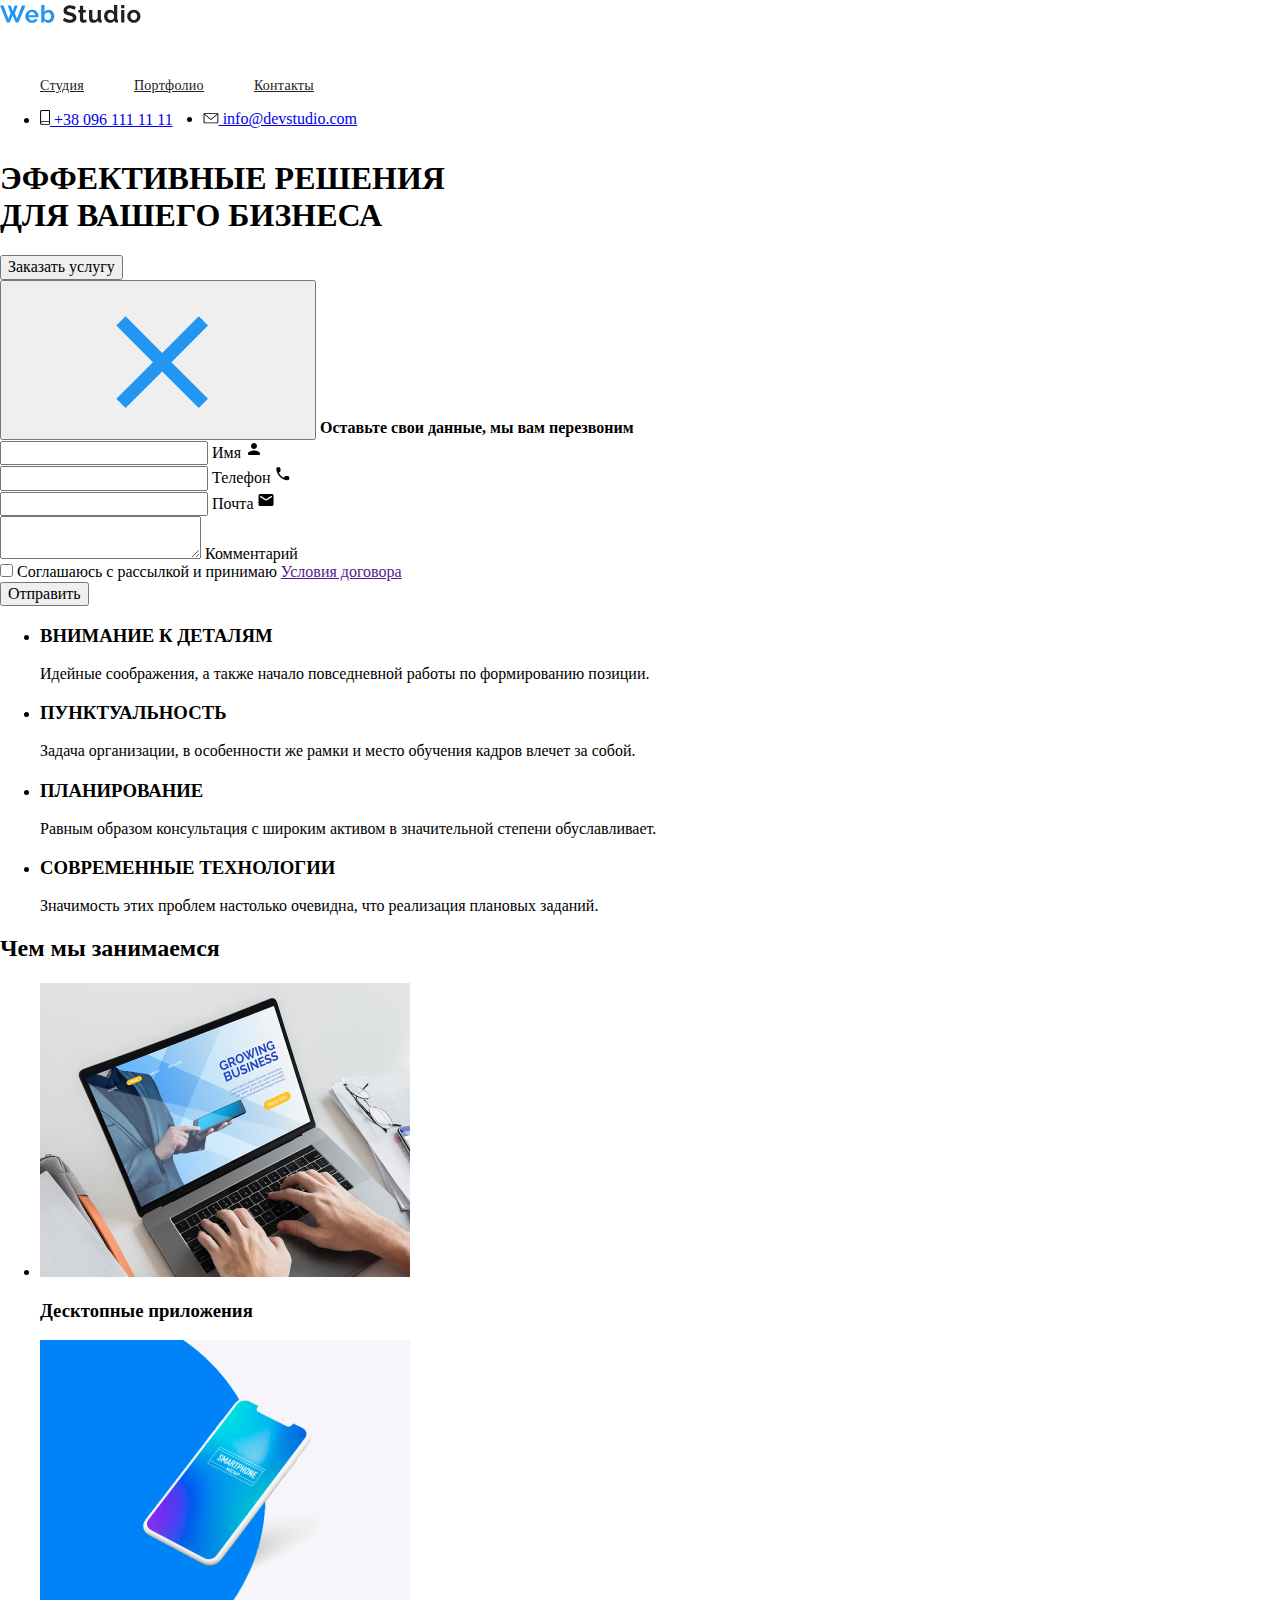
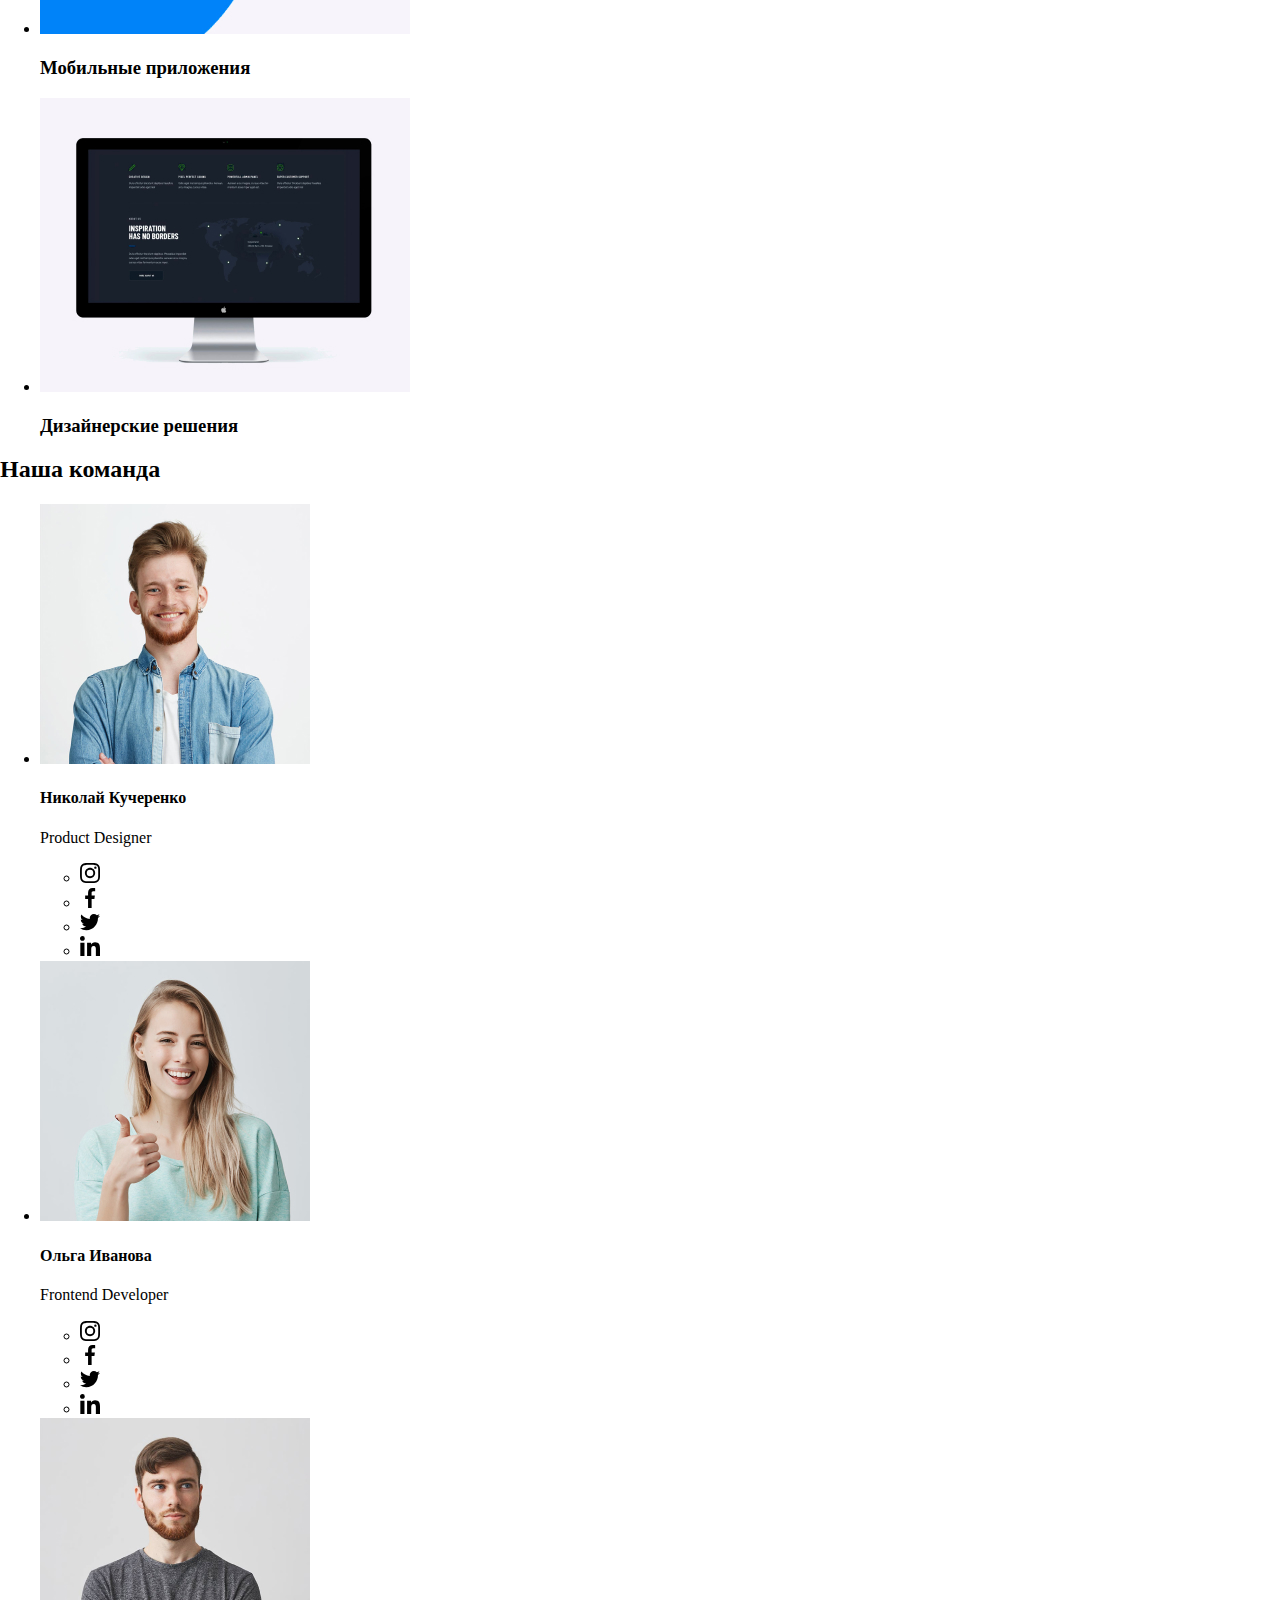
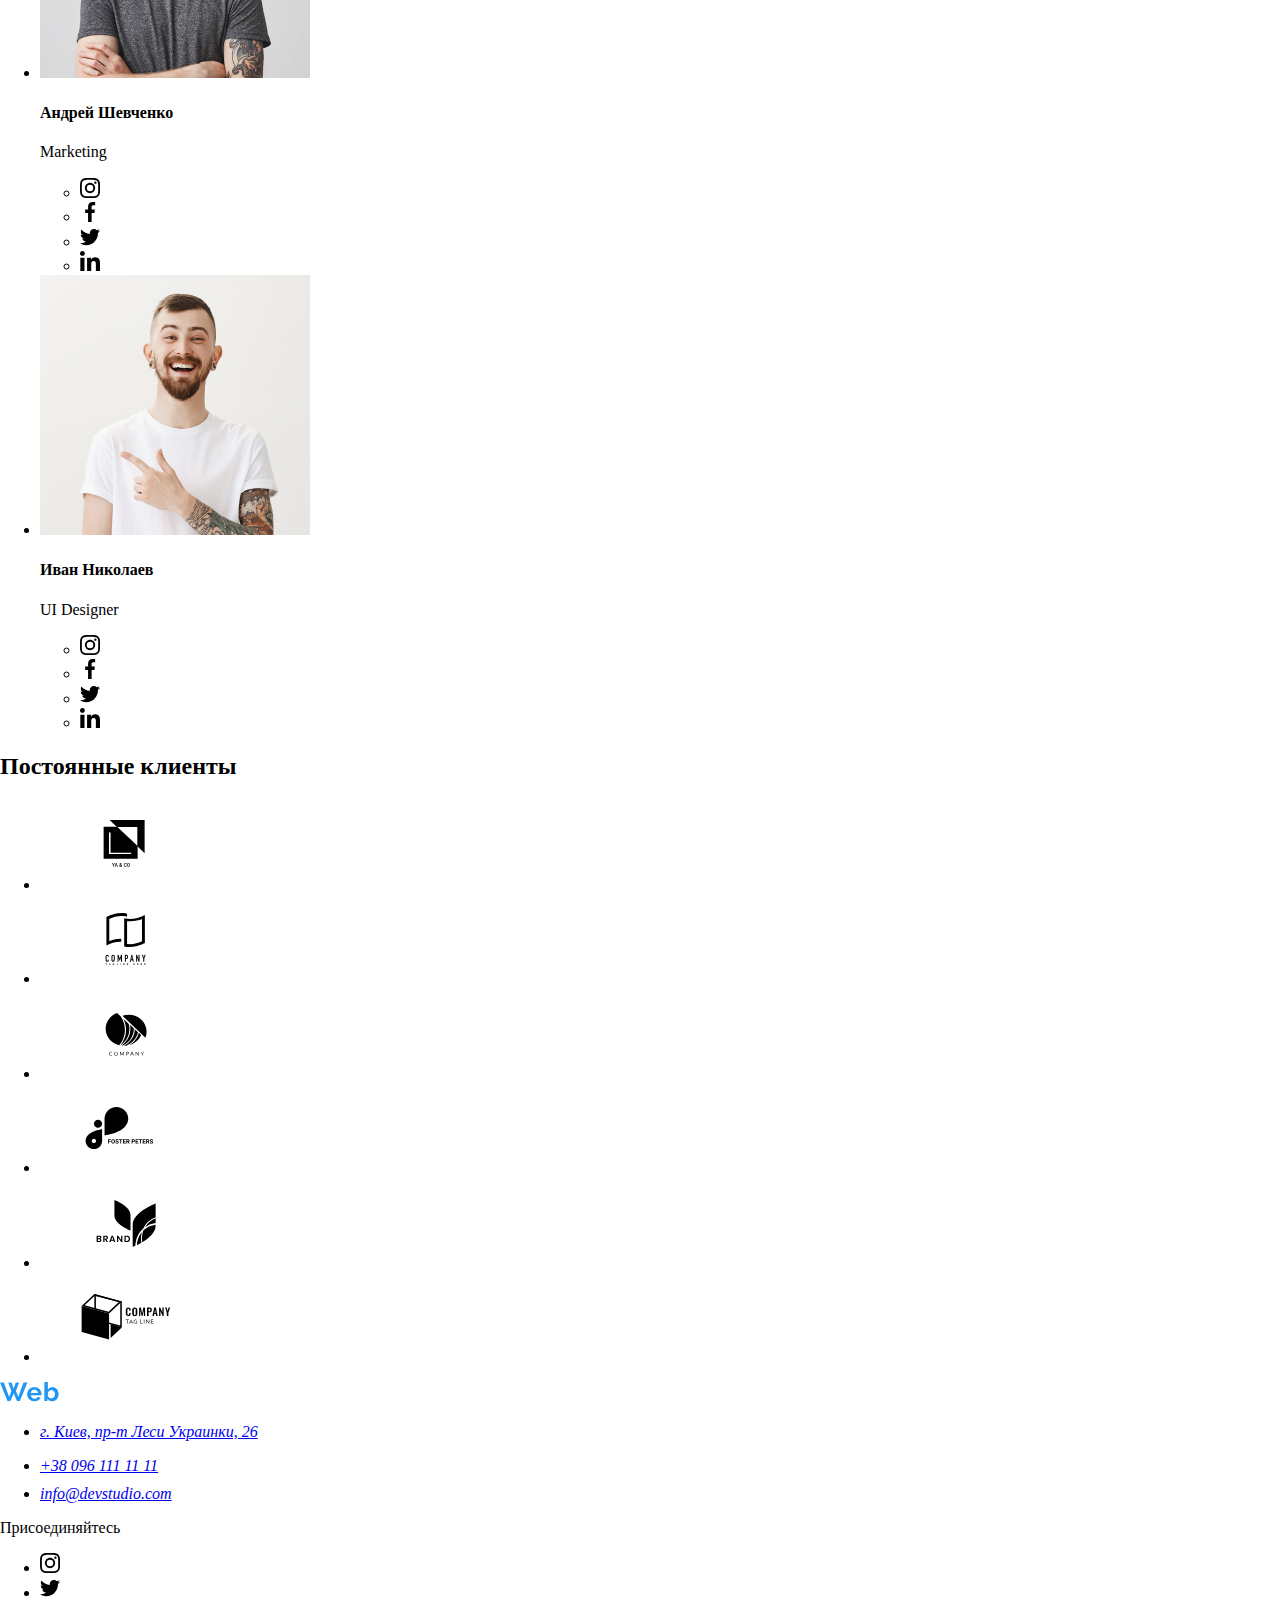
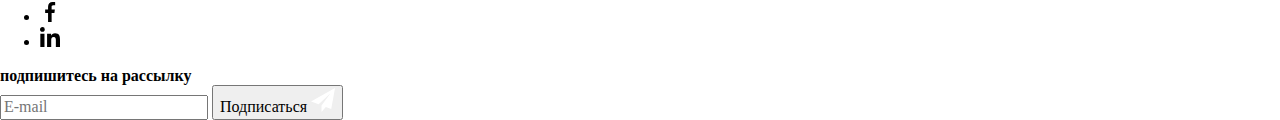
==== commit 4eac4a7b: "rev-3" ====
--- a/index.html
+++ b/index.html
@@ -9,7 +9,7 @@
       rel="stylesheet"
     />
     <link rel="stylesheet" href="./CSS/normalize.css" />
-    <link rel="stylesheet" href="./CSS/styles.css" />
+    <link rel="stylesheet" href="./CSS/main.min.css" />
   </head>
 
   <body>
@@ -24,19 +24,13 @@
           </a>
           <ul class="site-nav list">
             <li class="nav-link-item list">
-              <a class="nav-link link current" href="index.html">
-                Студия
-              </a>
+              <a class="nav-link link current" href="index.html"> Студия </a>
             </li>
             <li class="nav-link-item list">
-              <a class="nav-link" href="portfolio.html">
-                Портфолио
-              </a>
+              <a class="nav-link" href="portfolio.html"> Портфолио </a>
             </li>
             <li class="nav-link-item list">
-              <a class="nav-link" href=" ">
-                Контакты
-              </a>
+              <a class="nav-link" href=" "> Контакты </a>
             </li>
           </ul>
           <div class="site-nav-div">
--- a/CSS/main.min.css
+++ b/CSS/main.min.css
@@ -0,0 +1,2 @@
+.site-nav{display:flex}.site-nav .nav-link-item{display:block;font-weight:500;font-size:14px;line-height:16px;letter-spacing:0.02em;color:#212121;margin-right:50px;padding-top:30px}.nav-link{color:#212121}.site-nav .nav-link-item:last-child{margin-right:0}.contact-list-item{margin-right:30px}.site-nav .contact-list-item:last-child{margin-right:0}.contact-list-item:not(:last-child){margin-bottom:9px}.logo{font-family:"Roboto", sans-serif}.logo-link{margin-right:85px}.site-nav-div{margin-left:auto}
+/*# sourceMappingURL=main.min.css.map */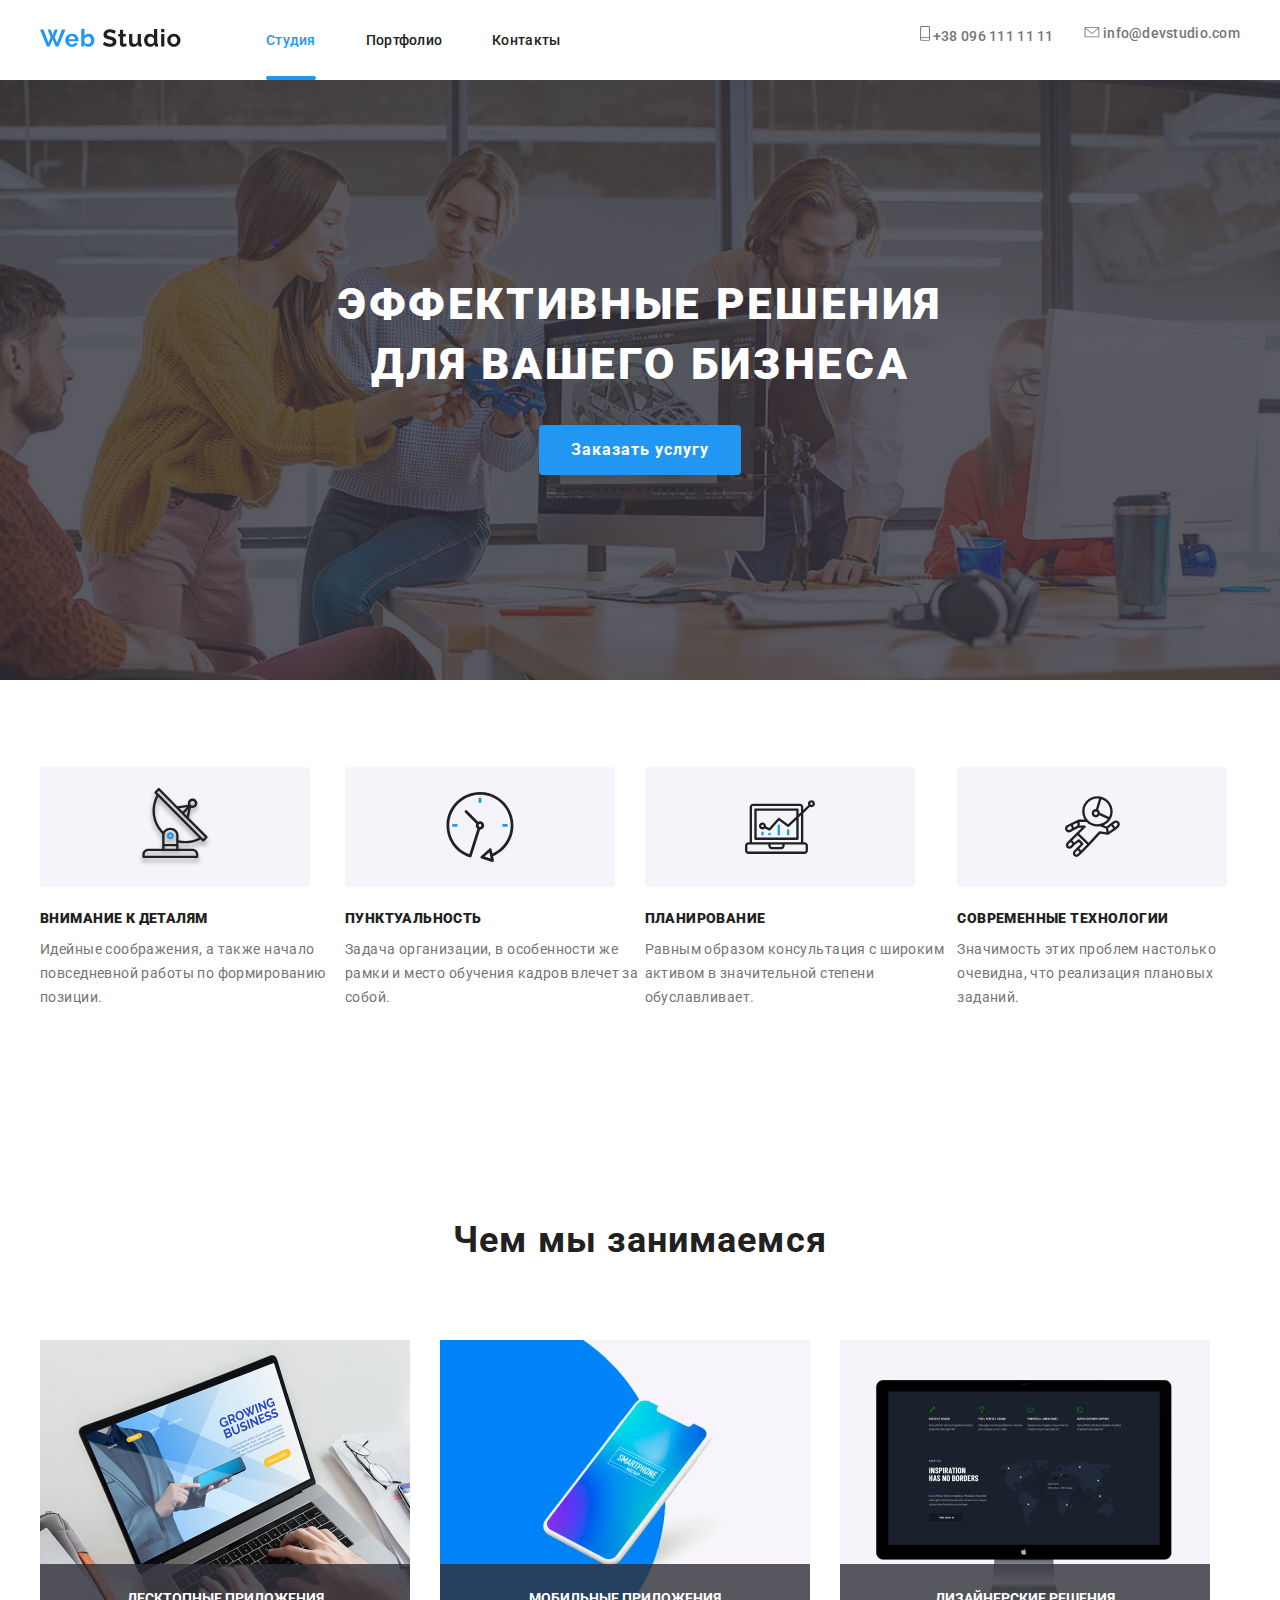
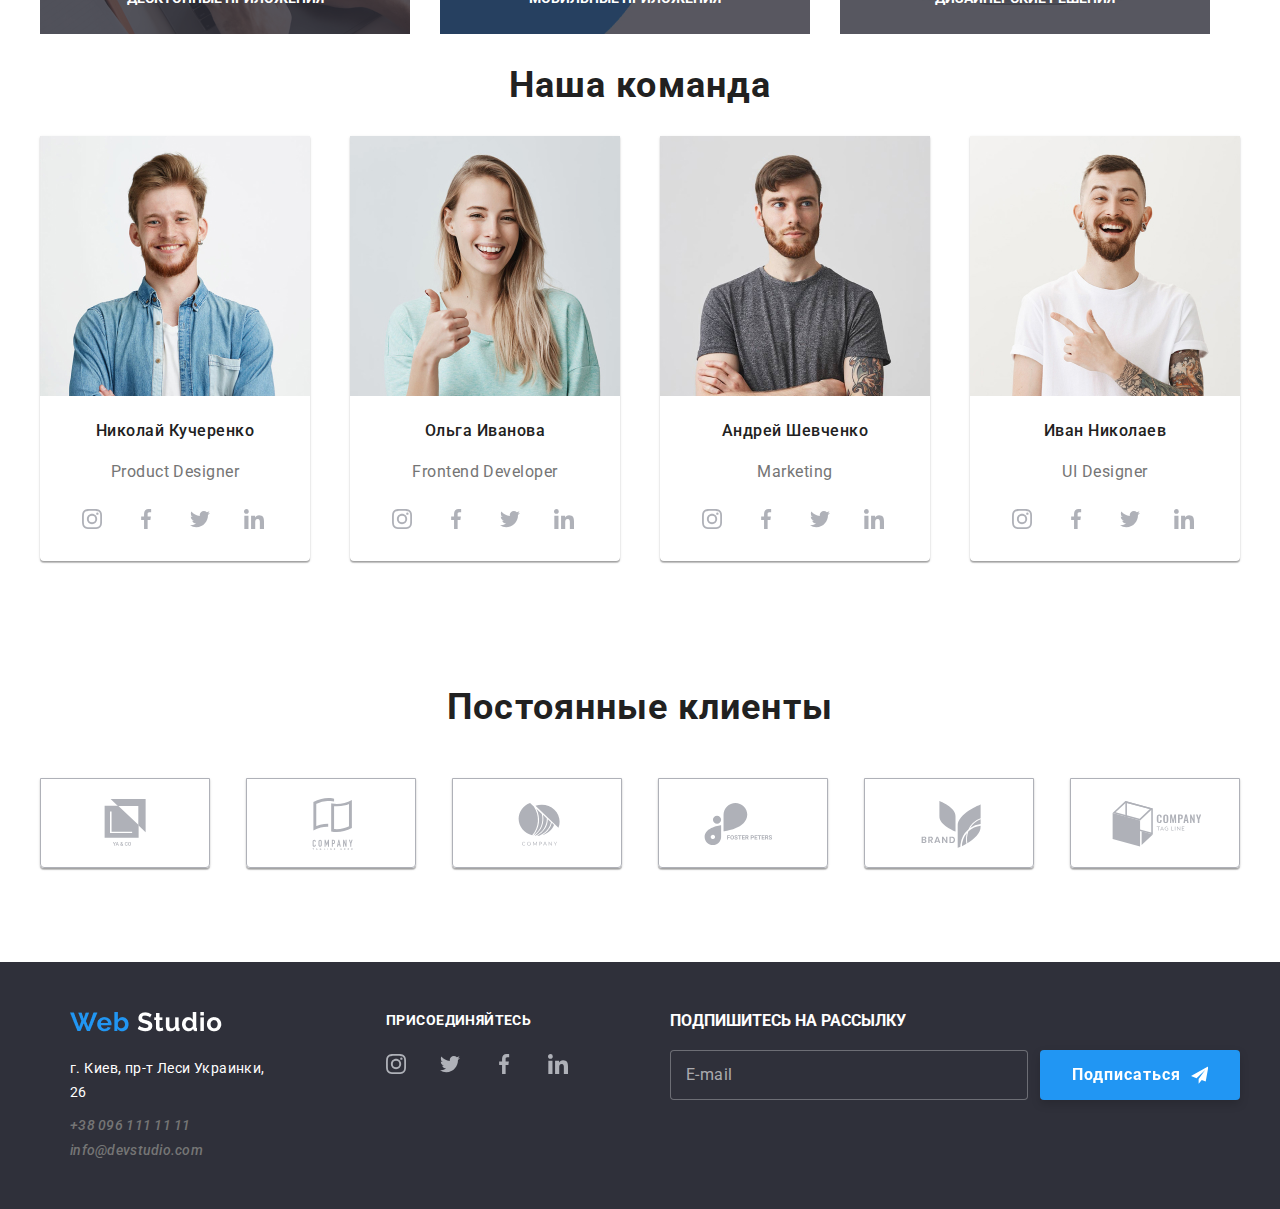
==== commit 250d693a: "rev6" ====
--- a/index.html
+++ b/index.html
@@ -220,6 +220,7 @@
           <li class="activity-list-item">
             <div class="activity-wrapper">
               <img
+                class="activity-list-item-image"
                 src="images/ourbusiness/mobile.jpg"
                 alt="Телефон"
                 width="370"
@@ -231,6 +232,7 @@
           <li class="activity-list-item">
             <div class="activity-wrapper">
               <img
+                class="activity-list-item-image"
                 src="images/ourbusiness/design.jpg"
                 alt="компьютер"
                 width="370"
--- a/CSS/main.min.css
+++ b/CSS/main.min.css
@@ -1,2 +1,2 @@
-.site-nav{display:flex}.site-nav .nav-link-item{display:block;font-weight:500;font-size:14px;line-height:16px;letter-spacing:0.02em;color:#212121;margin-right:50px;padding-top:30px}.nav-link{color:#212121}.site-nav .nav-link-item:last-child{margin-right:0}.contact-list-item{margin-right:30px}.site-nav .contact-list-item:last-child{margin-right:0}.contact-list-item:not(:last-child){margin-bottom:9px}.logo{font-family:"Roboto", sans-serif}.logo-link{margin-right:85px}.site-nav-div{margin-left:auto}
+:root{font-family:"Roboto", sans-serif;font-style:normal}*html{box-sizing:border-box}.list{padding:0;margin:0;list-style-type:none}.container{max-width:1200px;padding-left:15px;padding-right:15px;margin-left:auto;margin-right:auto}.data-modal-open,.feedback-form-submit-button{display:block;min-width:200px;padding-top:10px;padding-right:32px;padding-bottom:10px;padding-left:32px;margin-right:auto;margin-left:auto;background-color:#188ce8;transition:background-color 250ms cubic-bezier(0.4, 0, 0.2, 1)}.data-modal-open:hover,.data-modal-open:focus,.modal-submit-button:hover,.modal-submit-button:focus{background-color:#188ce8}.subscribe-form-section{margin-left:80px}.subscribe-to{color:#ffffff;display:inline-block;margin-bottom:20px;font-weight:700;line-height:1.14;text-transform:uppercase}.subscribe-form{display:flex;width:570px}.subscribe-form-input{width:358px;padding:14px 15px;border:1px solid rgba(255,255,255,0.3);border-radius:4px;margin-right:12px;background-color:#2f303a;color:#eeeeee}.subscribe-form-input::placeholder{font-weight:400;font-size:16px;line-height:1.25;letter-spacing:0.03em;color:rgba(255,255,255,0.6);text-decoration-color:white}.subscribe-form-submit-button{display:inline-flex;align-items:center;min-width:200px;padding-top:10px;padding-right:28px;padding-bottom:10px;padding-left:29px;background-color:rgba(33,150,243,0.9);filter:drop-shadow(0px 4px 4px rgba(0,0,0,0.15))}.subscribe-form-icon{margin-left:10px}.backdrop{position:fixed;top:0;left:0;width:100%;height:100%;background-color:rgba(0,0,0,0.2);opacity:1;transition:opacity 250ms cubic-bezier(0.4, 0, 0.2, 1);visibility:visible;overflow-y:auto}.backdrop.is-hidden{opacity:0;visibility:hidden;pointer-events:none;transform:translate(100%)}.backdrop.is-hidden .modal{opacity:0;transform:translate(-50%, -50%) scale(1.5)}.modal{position:absolute;top:50%;left:50%;min-width:528px;min-height:581px;padding:40px;border-radius:4px;background:#ffffff;box-shadow:0px 1px 3px rgba(0,0,0,0.12),0px 1px 1px rgba(0,0,0,0.14),0px 2px 1px rgba(0,0,0,0.2);opacity:1;transform:translate(-50%, -50%) scale(1);transition:opacity 250ms cubic-bezier(0.4, 0, 0.2, 1),transform 250ms cubic-bezier(0.4, 0, 0.2, 1)}.modal-for-call{display:block;margin-bottom:30px;font-size:20px;font-weight:700;line-height:1.15;text-align:center;letter-spacing:0.03em}.feedback-form{width:448px;margin-left:auto;margin-right:auto}.form-field{position:relative;margin-bottom:28px}.form-field.textarea{margin-bottom:20px}.form-field.checkbox{display:flex;justify-content:center;align-items:center;margin-bottom:30px}.form-field-input,.form-field-input,.form-field-textarea{width:100%;border:1px solid rgba(33,33,33,0.2);border-radius:4px;transition:border 250ms cubic-bezier(0.4, 0, 0.2, 1);padding-right:10px;outline-color:#2196f3}.form-field-input{padding-top:11px;padding-right:17px;padding-bottom:11px;padding-left:41px}.contact-data-list{list-style:none}.form-field-input:focus,.form-field-textarea:focus{border:1px solid #2196f3}.form-field-textarea{height:120px;padding:11px 30px;resize:none}.form-field-textarea+.form-field-label{position:absolute;top:11px;left:15px;font-weight:400;line-height:1.1428;letter-spacing:0.01em;color:#757575;transform:translate(0);transition:color 250ms cubic-bezier(0.4, 0, 0.2, 1),transform 250ms cubic-bezier(0.4, 0, 0.2, 1)}.form-field-textarea:focus+.form-field-label,.form-field-textarea:not(:placeholder-shown)+.form-field-label{color:#2196f3;transform:translateY(-32px)}.form-field-label{position:absolute;top:50%;left:41px;font-weight:400;line-height:1.1428;letter-spacing:0.01em;color:#757575;transform:translate(0, -50%);transition:color 250ms cubic-bezier(0.4, 0, 0.2, 1),transform 250ms cubic-bezier(0.4, 0, 0.2, 1)}.form-field-input:focus+.form-field-label,.form-field-input:not(:placeholder-shown)+.form-field-label{color:#2196f3;transform:translate(-24px, -40px)}.form-field-icon{position:absolute;top:50%;left:15px;width:18px;height:18px;fill:#212121;transform:translateY(-50%);transition:fill 250ms cubic-bezier(0.4, 0, 0.2, 1)}.form-field-input:focus ~ .person-icon,.form-field-input:not(:placeholder-shown) ~ .person-icon{fill:#2196f3}.checkbox-input{position:absolute;width:1px;height:1px;margin:-1px;border:0;padding:0;clip:rect(0 0 0 0);overflow:hidden}.checkbox-label{display:flex;font-weight:400;color:#757575}.checkbox-label::before{content:"";display:inline-flex;width:16px;height:15px;border:2px solid #212121;border-radius:2px;margin-right:7px;background-color:#ffffff}.checkbox-input:checked+.checkbox-label::before{border:2px solid #2196f3;background-color:#2196f3;background-image:url(../images/svg/check.svg);background-size:contain;background-origin:border-box}.contact-form-checkbox-span{text-align:start}.contact-form-checkbox-span-link{text-decoration-line:underline;color:#2196f3;width:44px}.modal-close-button{position:absolute;top:8px;right:8px;display:flex;justify-content:center;align-items:center;width:30px;height:30px;padding:0;border:1px solid rgba(0,0,0,0.1);border-radius:50%;background:#ffffff}.close-icon{width:18px;height:18px;fill:#000000;transition:fill 250ms cubic-bezier(0.4, 0, 0.2, 1)}.modal-close-button:hover .close-icon,.modal-close-button:focus .close-icon{fill:#2196f3}.site-nav{display:flex}.site-nav .nav-link-item{display:block;font-weight:500;font-size:14px;line-height:16px;letter-spacing:0.02em;color:#212121;margin-right:50px}.nav-link{color:#212121}.site-nav .nav-link-item:last-child{margin-right:0}.contact-list-item{margin-right:30px}.site-nav .contact-list-item:last-child{margin-right:0}.contact-list-item:not(:last-child){margin-bottom:9px}.logo{font-family:"Roboto", sans-serif}.logo-link{margin-right:85px}.site-nav-div{margin-left:auto}.nav-container{display:flex;align-items:center}.nav-link{font-weight:500;font-size:14px;line-height:1.14;letter-spacing:0.02em;text-decoration:none}.nav-link:hover,.nav-link:focus{color:#2196f3}.nav-link-item{list-style:none;text-decoration:none;display:block}.nav-link{display:block;padding-top:32px;padding-bottom:32px;font-weight:500;font-size:14px;line-height:1.1428;letter-spacing:0.02em;color:#212121}.nav-link.current{padding-bottom:0;color:#2196f3}.nav-link.current::after{content:"";display:block;height:4px;border-radius:2px;margin-top:28px;background-color:#2196f3}.contact-list-item{list-style:none;text-decoration:none}.contact-list-item{fill:#757575}.contact-list-item:hover,.contact-list-item:focus{color:#2196f3}.contact-data{display:block;list-style:none;text-decoration:none;font-weight:500;font-size:14px;line-height:1.14;letter-spacing:0.02em;color:#757575;transition:color 250ms cubic-bezier(0.4, 0, 0.2, 1)}.contact-data:hover,.contact-data .contact-data-icon:focus{fill:#2196f3}.contact-data:hover,.contact-data:focus{color:#2196f3}.hero-heading{margin-top:0;margin-bottom:30px;padding-top:195px;font-weight:900;font-size:44px;line-height:1.36;text-align:center;letter-spacing:0.06em;text-transform:uppercase;color:#ffffff}.hero-container{background-image:linear-gradient(to bottom, rgba(47,48,58,0.8), rgba(47,48,58,0.8)),url(../images/header_image/Header_img.jpg);background-repeat:no-repeat;background-origin:border-box;background-size:auto;background-position:center;background-size:cover;max-width:1600px;height:600px;left:0px;top:80px;background-clip:border-box}.hero-section{text-align:center;background-image:linear-gradient(to bottom, rgba(47,48,58,0.8), rgba(47,48,58,0.8)),url(../images/header_image/Header_img.jpg);background-repeat:no-repeat;background-origin:border-box;background-size:auto;background-position:center;background-size:cover;max-width:1600px;height:600px;left:0px;top:80px;background-clip:border-box;margin-left:auto;margin-right:auto}.button{border-radius:4px;padding:10px 32px;min-width:200px;text-align:center;background:#2196f3;color:#ffffff;letter-spacing:0.06em;border:none;font-family:Roboto;font-style:normal;font-weight:bold;font-size:16px;line-height:30px}.button:hover,.button:focus{background:#2196f3;color:#ffffff;letter-spacing:0.06em;border:none}.hero-button-text{font-weight:bold;font-size:16px;line-height:1.87;display:flex;align-items:center;text-align:center;letter-spacing:0.06em;color:#ffffff}.about-us-section{display:flex;align-items:center;text-align:center}.abt-us-container{width:1200px;margin-top:0;margin-left:auto;margin-right:auto;margin-bottom:94px;padding-left:15px;padding-right:15px;justify-content:space-between;align-items:baseline}.sub-heading{margin-top:0;margin-bottom:10px;font-weight:bold;font-size:14px;line-height:1.14;letter-spacing:0.03em;text-transform:uppercase;color:#212121;align-items:center;align-items:baseline}.about-img{list-style:none}.about-img{display:flex}.about-image-icon{list-style:none;margin-right:0px}.about-image-icon:last-child{margin-right:0}.antenna::before{content:"";display:inline-block;width:270px;height:120px;background-repeat:no-repeat;background-size:cover;left:215px;top:774px;background:#f5f4fa;background-image:url(../images/about/antenna.svg);background-repeat:no-repeat;background-position:center;border-radius:4px;margin-bottom:20px}.clock::before{content:"";display:inline-block;width:270px;height:120px;background-repeat:no-repeat;background-size:cover;left:215px;top:774px;background:#f5f4fa;background-image:url(../images/about/clock.svg);background-repeat:no-repeat;background-position:center;border-radius:4px;margin-bottom:20px}.diagram::before{content:"";display:inline-block;width:270px;height:120px;background-repeat:no-repeat;background-size:cover;left:215px;top:774px;background:#f5f4fa;background-image:url(../images/about/diagram.svg);background-repeat:no-repeat;background-position:center;border-radius:4px;margin-bottom:20px}.tech::before{content:"";display:inline-block;width:270px;height:120px;background-repeat:no-repeat;background-size:cover;left:215px;top:774px;background:#f5f4fa;background-image:url(../images/about/Group.svg);background-repeat:no-repeat;background-position:center;border-radius:4px;margin-bottom:20px}.image{margin-top:0;margin-bottom:55px;padding-right:96px;padding-left:96px}.image-wrapper{position:relative}.about-us-sect{list-style:none;text-decoration:none;padding-top:87px;padding-bottom:87px}.abt-text{margin-top:0;margin-bottom:94px;font-weight:normal;font-size:14px;line-height:1.72;letter-spacing:0.03em;color:#757575;align-items:center;align-items:baseline}.no.padding{padding-top:0;padding-bottom:0}.activity-container{max-width:1200px;margin-top:0;margin-left:auto;margin-right:auto}.activity-list{display:flex;justify-content:space-between}.activity-header{font-weight:bold;font-size:36px;line-height:1.16;text-align:center;letter-spacing:0.03em;color:#212121}.activity-wrapper{position:relative}.activity-list-item{list-style:none;margin-top:48px;margin-right:30px}.activity-list-item-image{display:block}.activity-subh-r{position:absolute;bottom:0;left:0;width:100%;padding-top:27px;padding-bottom:27px;margin:0;font-weight:700;font-size:14px;line-height:1.14;text-align:center;text-transform:uppercase;color:#ffffff;background-color:rgba(47,48,58,0.8)}.team-section-container{max-width:1200px;justify-content:space-between;margin-left:auto;margin-right:auto;padding-left:15px;padding-right:15px;background:#e5e5e5}.team-list{list-style:none;display:flex;justify-content:space-between}.team-list-item{max-width:275px;box-shadow:0px 2px 1px rgba(0,0,0,0.2),0px 1px 1px rgba(0,0,0,0.14),0px 1px 3px rgba(0,0,0,0.12);border-radius:0px 0px 4px 4px;margin-bottom:95px}.team-list-item:last-child{margin-right:0}.team-section-name{font-weight:bold;font-size:36px;line-height:42px;text-align:center;letter-spacing:0.03em;color:#212121}.team-subheader{font-weight:500;font-size:16px;line-height:19px;text-align:center;letter-spacing:0.03em;color:#212121}.profession{font-weight:normal;font-size:16px;line-height:19px;text-align:center;letter-spacing:0.03em;color:#757575}.social-link-list{display:flex;align-content:center;padding-left:30px;padding-bottom:20px}.social-list_link-item{display:inline-flex;justify-content:center;align-items:center;width:44px;height:44px;border-radius:50%}.social-list_link-item{transition:fill 250ms cubic-bezier(0.4, 0, 0.2, 1),background-color 250ms cubic-bezier(0.4, 0, 0.2, 1)}.social-link{margin-right:10px}.social-list_link-item{fill:#afb1b8}.social-list_link-item:hover,.social-list_link-item-svg{fill:white;transition:fill 250ms cubic-bezier(0.4, 0, 0.2, 1)}.social-list_link-item:hover .social-list_link-item-svg{fill:#2196f3}.social-list_link-item-svg{width:20px;height:20px}.social-list_link-item:hover{background-color:#2196f3}.clients-section{margin-bottom:94px}.clients-icon-list{transition:background-color 250ms cubic-bezier(0.4, 0, 0.2, 1)}.clients-list{list-style:none;display:flex;justify-content:space-between}.clients-header{margin-bottom:50px;font-weight:bold;font-size:36px;line-height:42px;text-align:center;letter-spacing:0.03em;color:#212121}.client-icon .client-icon-svg{fill:#afb1b8}.client-icon:last-child{margin-right:0px}.client-icon{margin-right:30px}.client-icon-svg:hover,.client-icon-svg{fill:#2196f3}.customers-list-item-link:hover,.customers-list-item-link:focus{border-color:#2196f3}.customers-list-item-link{transition:background-color 250ms cubic-bezier(0.4, 0, 0.2, 1)}.border{max-width:170px;box-shadow:0px 2px 1px rgba(0,0,0,0.2),0px 1px 1px rgba(0,0,0,0.14),0px 1px 3px rgba(0,0,0,0.12);border-radius:0px 0px 4px 4px;height:90px;left:1215px;top:2487px;border:1px solid #afb1b8;box-sizing:border-box}.client-icon .border:hover,.border:focus{fill:#2196f3}.contacts-sec{margin-top:94px}.contacts-div1{padding-left:30px;align-content:space-between}.address-div{background:#2f303a;padding-right:60px}.address{margin-top:20px}.joinus{display:flex;background-color:#2f303a}.join-text{margin-top:0px}.social-link:hover,.social-link:focus{color:#2196f3}.social-list_link-item{fill:#afb1b8}.social-link{fill:#afb1b8}.social-link:hover{fill:white}.social-link{width:20px;height:20px}.social-link:hover{background-color:#2196f3}.social-link{display:inline-block;justify-content:center;align-items:center;width:44px;height:44px;border-radius:50%;transition:background-color 250ms cubic-bezier(0.4, 0, 0.2, 1)}.contacts-sec{background-color:#2f303a;background:#2f303a}.contacts{display:flex;padding-top:50px;padding-bottom:50px;align-content:space-between}.contacts1{background-color:#2f303a;background:#2f303a;align-items:center;padding-top:50px;padding-bottom:50px;align-content:space-between}.address-item{font-style:normal;font-weight:normal;font-size:14px;line-height:24px;letter-spacing:0.03em;color:#ffffff}.address-item-link{list-style:none;text-decoration:none}.join-text{padding-left:12px;width:145px;height:16px;left:515px;top:2743px;font-family:Roboto;font-style:normal;font-weight:bold;font-size:14px;line-height:16px;letter-spacing:0.03em;text-transform:uppercase;color:#ffffff}.products-list-section{margin-top:30px}.products-list{list-style:none;display:flex;justify-content:center}.products-list:last-child{margin-right:0}.products-button{padding-right:6px}.products-list-item{list-style:none;width:370px}.pro-button{background:#f5f4fa}.pro-button:hover{background-color:#2196f3}.products-nav-section{display:flex;margin-top:84px;justify-content:space-around}.products-list-main{display:flex;flex-wrap:wrap;justify-content:space-around}.product-item{width:370px;margin-top:30px}.product-image-wrapper{position:relative;overflow:hidden}.product-list-image{display:block}.products-list-main:last-child{margin-right:0}.product-header{padding-left:24px;padding-right:24px;margin-bottom:0;width:322px;height:36px;left:239px;top:576px;font-family:Roboto;font-style:normal;font-weight:bold;font-size:18px;line-height:36px;letter-spacing:0.06em;color:#212121}.product-subheader{padding-left:24px;padding-right:24px;padding-top:4px;padding-bottom:20px;margin-bottom:0;width:322px;height:30px;left:239px;top:616px;font-family:Roboto;font-style:normal;font-weight:normal;font-size:16px;line-height:30px;letter-spacing:0.03em;color:#757575}.product-item{max-width:376px;background:#ffffff;box-sizing:border-box;box-shadow:0px 1px 1px rgba(0,0,0,0.12),0px 4px 4px rgba(0,0,0,0.06),1px 4px 6px rgba(0,0,0,0.16)}.pro-button:hover,.pro-button:focus{color:white;background-color:#2196f3;box-shadow:0px 2px 2px rgba(0,0,0,0.12),0px 1px 2px rgba(0,0,0,0.08),0px 3px 1px rgba(0,0,0,0.1)}.products-button{font-weight:500;font-size:16px;line-height:26px;text-align:center;letter-spacing:0.03em;color:#212121;transform:translateY(0)}.product-item:hover,.product-item:focus{color:rgba(33,150,243,0.9)}.pro-button{min-width:73px;height:38px;display:inline-block;border-radius:4px;text-align:center;background:F5F4FA;color:#212121;letter-spacing:0.06em;font-weight:500;font-size:16px;line-height:26px;border:none;transition:transform 250ms cubic-bezier(0.4, 0, 0.2, 1)}.products-list-main{list-style:none}.product-link{text-decoration:none}.product-header{font-weight:bold;font-size:18px;line-height:2;letter-spacing:0.06em;color:#212121}.product-subheader{font-weight:normal;font-size:16px;line-height:1.87;letter-spacing:0.03em;color:#757575}.product-text{font-family:Roboto;font-style:normal;font-weight:normal;font-size:18px;line-height:28px;letter-spacing:0.03em;color:#ffffff;position:absolute;top:0;left:0;width:100%;height:100%;display:flex;align-items:center;margin-top:0;padding-right:24px;padding-left:15px;font-weight:400;font-size:18px;line-height:1.55;color:#ffffff;background-color:rgba(33,150,243,0.9);transform:translateY(100%);transition:transform 250ms cubic-bezier(0.4, 0, 0.2, 1)}.product-link:hover .product-text,.product-link:focus .product-text{transform:translateY(0);opacity:1}.product-text:hover,.product-text:focus{background:rgba(33,150,243,0.9)}.product-link-headers{padding-right:0px;padding-left:0px;border-right:1px solid #eeeeee;border-left:1px solid #eeeeee}
 /*# sourceMappingURL=main.min.css.map */